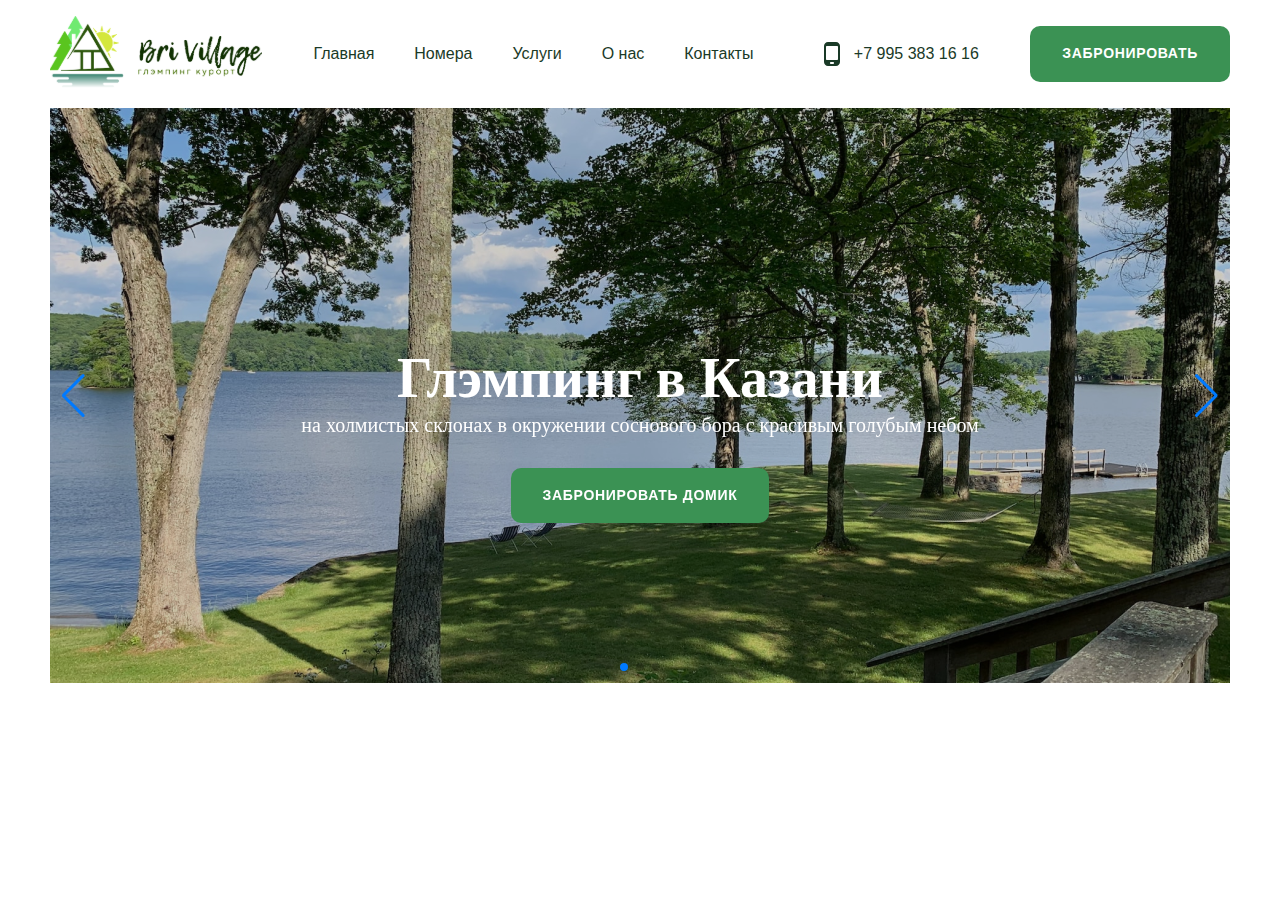
==== index.html @ 87c040ad "Initial commit" ====
<!DOCTYPE html>
<html lang="ru">
  <head>
    <meta charset="UTF-8" />
    <meta name="viewport" content="width=device-width, initial-scale=1.0" />
    <title>Bri Village глэмпинг курорт</title>
    <link
      rel="stylesheet"
      href="https://unpkg.com/swiper/swiper-bundle.min.css"
    />
    <link rel="stylesheet" href="src/css/style.css" />
  </head>
  <body>
    <header class="header center">
      <a href="index.html" class="logo">
        <img src="src/img/logo.svg" alt="лого" />
      </a>
      <nav class="header__nav">
        <ul class="header__menu menu">
          <li class="menu__item">
            <a class="menu__link" href="index.html">Главная </a>
          </li>
          <li class="menu__item">
            <a href="rooms.html" class="menu__link"> Номера </a>
          </li>
          <li class="menu__item">
            <a href="services.html" class="menu__link">Услуги </a>
          </li>
          <li class="menu__item">
            <a href="about.html" class="menu__link">О нас </a>
          </li>
          <li class="menu__item">
            <a href="contacts.html" class="menu__link">Контакты </a>
          </li>
        </ul>
      </nav>
      <p class="header__phone">
        <a class="header__phone-link" href="+79953831616">
          <svg
            width="24"
            height="24"
            viewBox="0 0 24 24"
            fill="none"
            xmlns="http://www.w3.org/2000/svg"
          >
            <path
              d="M20 4C20 1.8 18.2 0 16 0H8C5.8 0 4 1.8 4 4V20C4 22.2 5.8 24 8 24H16C18.2 24 20 22.2 20 20V4ZM13 22H11C10.4 22 10 21.6 10 21C10 20.4 10.4 20 11 20H13C13.6 20 14 20.4 14 21C14 21.6 13.6 22 13 22ZM18 17C18 17.6 17.6 18 17 18H7C6.4 18 6 17.6 6 17V5C6 4.4 6.4 4 7 4H17C17.6 4 18 4.4 18 5V17Z"
              fill="#1A3A27"
            />
          </svg>
          +7 995 383 16 16</a
        >
      </p>
      <button class="button">Забронировать</button>
    </header>
    <section class="slider-box center">
      <!-- Slider main container -->
      <div class="swiper-container">
        <!-- Additional required wrapper -->
        <div class="swiper-wrapper">
          <!-- Slides -->
          <div class="swiper-slide">
            <img src="src/img/main-pic-bg.png" alt="main-pic-bg" />
          </div>
          <div class="swiper-slide">
            <img src="src/img/main-pic-bg.png" alt="main-pic-bg" />
          </div>
          <div class="swiper-slide">
            <img src="src/img/main-pic-bg.png" alt="main-pic-bg" />
          </div>
        </div>
        <!-- If we need pagination -->
        <div class="swiper-pagination"></div>

        <!-- If we need navigation buttons -->
        <div class="swiper-button-prev"></div>
        <div class="swiper-button-next"></div>
      </div>
      <div class="slider-box__content">
        <h1 class="slider-box__header">Глэмпинг в Казани</h1>
        <h2 class="slider-box__subtitle">
          на холмистых склонах в окружении соснового бора с красивым голубым
          небом
        </h2>
        <button class="button slider-box__button">Забронировать домик</button>
      </div>
    </section>

    <script src="https://unpkg.com/swiper/swiper-bundle.min.js"></script>
    <script src="src/js/swiper.js"></script>
  </body>
</html>
---- src/css/style.css ----
* {
  padding: 0;
  margin: 0;
  box-sizing: border-box;
}

body {
  color: #1A3A27;
  font-family: "Lato", sans-serif;
}

a {
  text-decoration: none;
  color: #1A3A27;
  transition: color 0.3s ease-in-out;
}
a:hover {
  color: #4EA366;
}
a:focus {
  color: #4EA366;
}
a:active {
  color: #2A7941;
}
a:disabled {
  color: #C9DACE;
}

ul {
  list-style: none;
}

.center {
  max-width: 1180px;
  margin: 0 auto;
}

.logo {
  width: 212px;
}

.menu {
  display: flex;
  gap: 0.625rem;
}
.menu__link {
  padding: 0rem 0.9375rem;
}

.button {
  color: #fff;
  font-size: 0.875rem;
  font-style: normal;
  font-weight: 600;
  line-height: 170%;
  letter-spacing: 0.04375rem;
  text-transform: uppercase;
  padding: 1rem 2rem;
  background-color: #3B9254;
  border: none;
  border-radius: 0.625rem;
  cursor: pointer;
  transition: background-color 0.3s ease-in-out;
}
.button:hover {
  background-color: #4EA366;
}
.button:focus {
  background-color: #4EA366;
}
.button:active {
  background-color: #2A7941;
}
.button:disabled {
  background-color: #C9DACE;
}

.header {
  display: flex;
  justify-content: space-between;
  align-items: center;
  padding: 1rem 0;
}
.header__phone-link {
  display: flex;
  height: 3.5rem;
  padding: 0rem 0.9375rem;
  justify-content: center;
  align-items: center;
  gap: 0.625rem;
  flex-shrink: 0;
}

.slider-box {
  background-color: #3B9254;
  position: relative;
  overflow: hidden;
}
.slider-box__content {
  position: relative;
  top: 0;
  z-index: 2;
  padding: 15rem 15rem 10rem 15rem;
  display: flex;
  flex-direction: column;
  align-items: center;
  pointer-events: none;
}
.slider-box__header {
  color: #FFF;
  text-align: center;
  font-family: Unbounded;
  font-size: 3.5rem;
  font-style: normal;
  font-weight: 600;
  line-height: 110%;
}
.slider-box__subtitle {
  color: #FFF;
  text-align: center;
  font-family: Unbounded;
  font-size: 1.25rem;
  font-style: normal;
  font-weight: 500;
  line-height: 150%;
  margin-bottom: 1.75rem;
}
.slider-box__button {
  pointer-events: all;
}

.swiper-container {
  background-color: #4EA366;
  position: absolute;
  left: 0;
  top: 0;
  height: 100%;
  width: 100%;
}

.swiper-slide {
  height: 100%;
}

.swiper-img {
  display: block;
  width: 100%;
  height: 100%;
  -o-object-fit: cover;
     object-fit: cover;
}/*# sourceMappingURL=style.css.map */
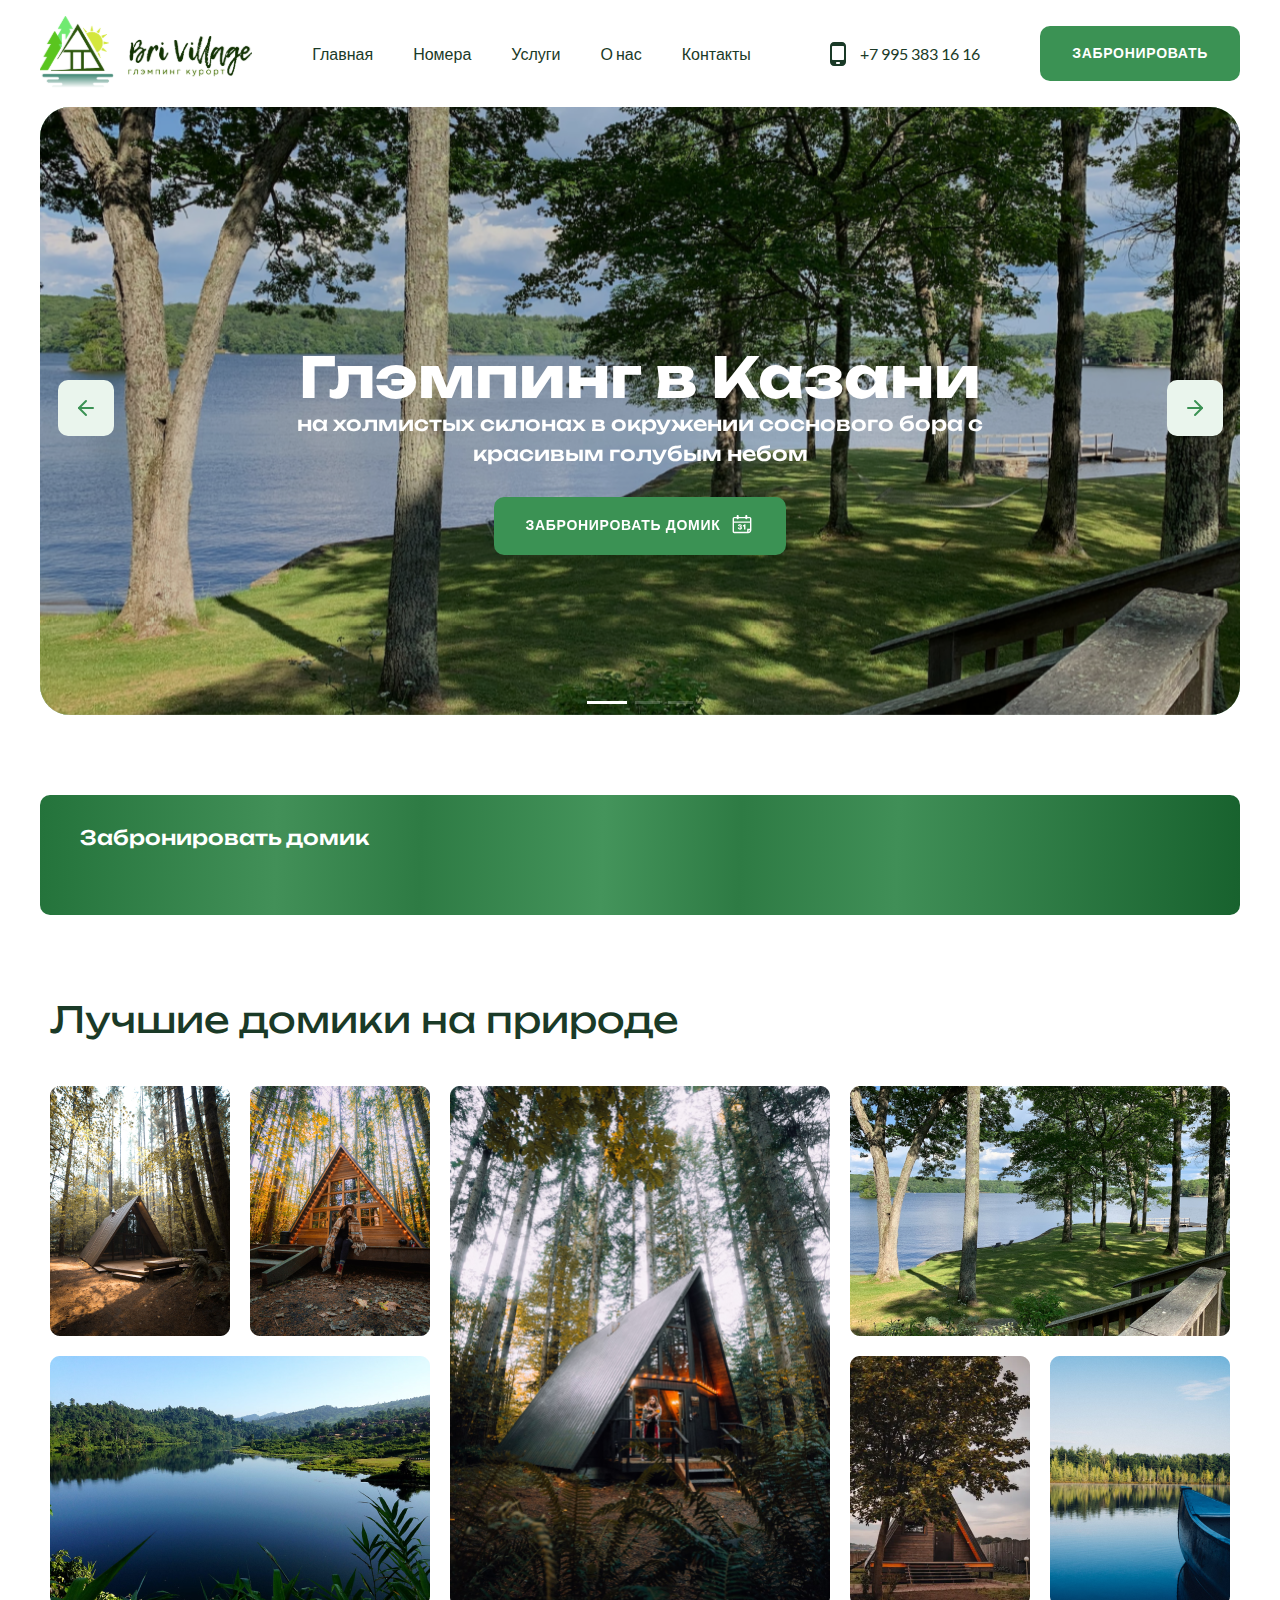
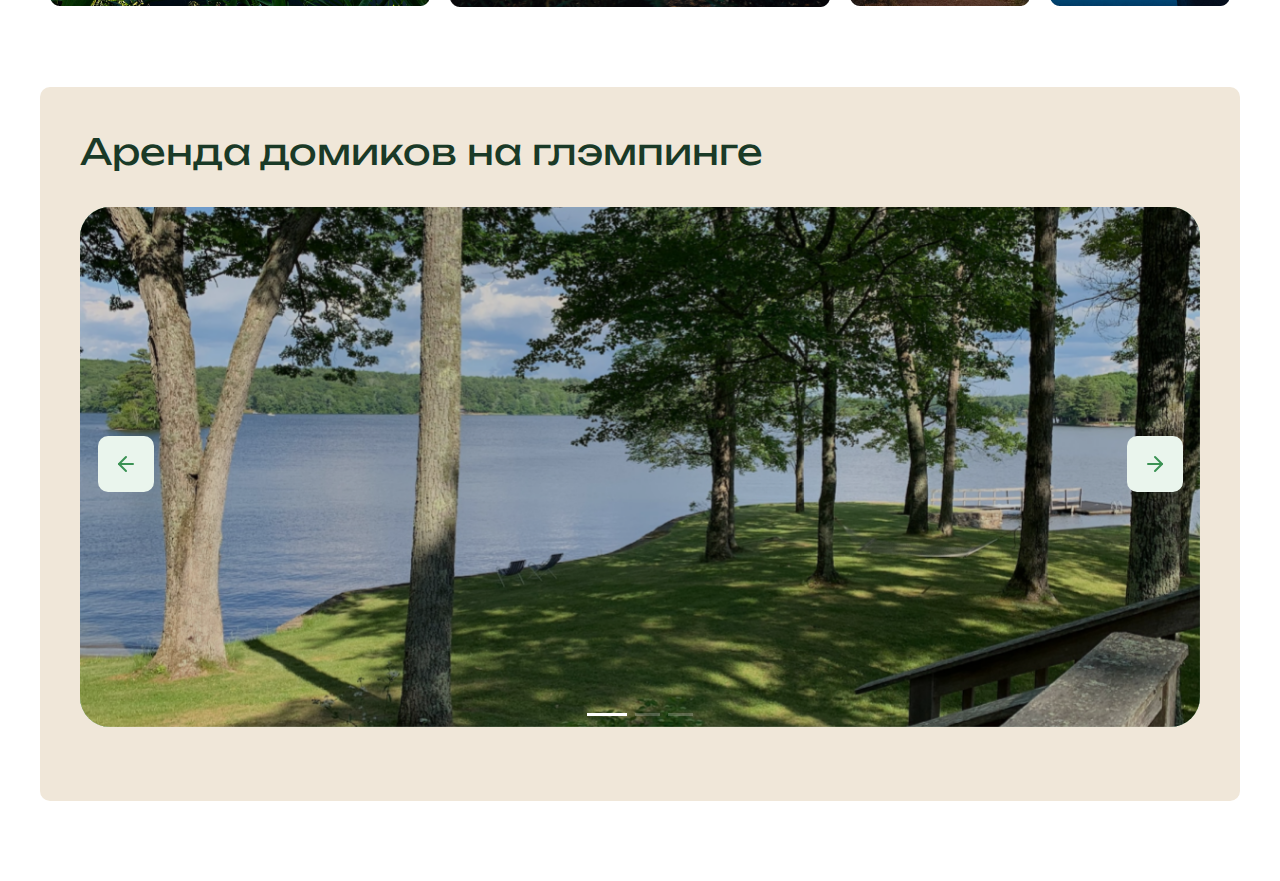
==== commit a179d352: "slider styles in separate sccs file and sections book, rent , pics added" ====
--- a/index.html
+++ b/index.html
@@ -8,10 +8,11 @@
       rel="stylesheet"
       href="https://unpkg.com/swiper/swiper-bundle.min.css"
     />
+    <link rel="stylesheet" href="src/fonts/stylesheet.css" />
     <link rel="stylesheet" href="src/css/style.css" />
   </head>
   <body>
-    <header class="header center">
+    <header class="header container">
       <a href="index.html" class="logo">
         <img src="src/img/logo.svg" alt="лого" />
       </a>
@@ -53,20 +54,20 @@
       </p>
       <button class="button">Забронировать</button>
     </header>
-    <section class="slider-box center">
-      <!-- Slider main container -->
+
+    <section class="slider-box container hero-slider">
       <div class="swiper-container">
         <!-- Additional required wrapper -->
         <div class="swiper-wrapper">
           <!-- Slides -->
           <div class="swiper-slide">
-            <img src="src/img/main-pic-bg.png" alt="main-pic-bg" />
+            <img src="src/img/main-pic-bg.png" alt="1" class="swiper-img" />
           </div>
           <div class="swiper-slide">
-            <img src="src/img/main-pic-bg.png" alt="main-pic-bg" />
+            <img src="src/img/showHouses4.png" alt="1" class="swiper-img" />
           </div>
           <div class="swiper-slide">
-            <img src="src/img/main-pic-bg.png" alt="main-pic-bg" />
+            <img src="src/img/showHouses5.png" alt="1" class="swiper-img" />
           </div>
         </div>
         <!-- If we need pagination -->
@@ -86,6 +87,73 @@
       </div>
     </section>
 
+    <section class="book container">
+      <h2 class="book__heading">Забронировать домик</h2>
+    </section>
+
+    <section class="show-houses container">
+      <h2 class="show-houses__heading">Лучшие домики на природе</h2>
+      <div class="show-houses__pics">
+        <img
+          class="show-houses__pic"
+          src="src/img/showHouses1.png"
+          alt="домик"
+        />
+        <img
+          class="show-houses__pic"
+          src="src/img/showHouses2.png"
+          alt="домик"
+        />
+        <img
+          class="show-houses__pic"
+          src="src/img/showHouses3.png"
+          alt="домик"
+        />
+        <img
+          class="show-houses__pic"
+          src="src/img/showHouses4.png"
+          alt="домик"
+        />
+        <img
+          class="show-houses__pic"
+          src="src/img/showHouses5.png"
+          alt="домик"
+        />
+        <img
+          class="show-houses__pic"
+          src="src/img/showHouses6.png"
+          alt="домик"
+        />
+        <img src="src/img/showHouses7.png" alt="домик" />
+      </div>
+    </section>
+    <section class="rent container">
+      <h2 class="rent__heading">Аренда домиков на глэмпинге</h2>
+      <div class="slider-box slider-box_rent">
+        <div class="swiper-container">
+          <!-- Additional required wrapper -->
+          <div class="swiper-wrapper">
+            <!-- Slides -->
+            <div class="swiper-slide">
+              <img src="src/img/main-pic-bg.png" alt="1" class="swiper-img" />
+            </div>
+            <div class="swiper-slide">
+              <img src="src/img/showHouses4.png" alt="1" class="swiper-img" />
+            </div>
+            <div class="swiper-slide">
+              <img src="src/img/showHouses5.png" alt="1" class="swiper-img" />
+            </div>
+          </div>
+          <!-- If we need pagination -->
+          <div class="swiper-pagination"></div>
+
+          <!-- If we need navigation buttons -->
+          <div class="swiper-button-prev"></div>
+          <div class="swiper-button-next"></div>
+        </div>
+      </div>
+    </section>
+
     <script src="https://unpkg.com/swiper/swiper-bundle.min.js"></script>
     <script src="src/js/swiper.js"></script>
   </body>
--- a/src/fonts/stylesheet.css
+++ b/src/fonts/stylesheet.css
@@ -0,0 +1,45 @@
+@font-face {
+    font-family: 'Unbounded';
+    src: url('Unbounded-Regular.woff2') format('woff2'),
+        url('Unbounded-Regular.woff') format('woff');
+    font-weight: normal;
+    font-style: normal;
+    font-display: swap;
+}
+
+@font-face {
+    font-family: 'Unbounded';
+    src: url('Unbounded-Medium.woff2') format('woff2'),
+        url('Unbounded-Medium.woff') format('woff');
+    font-weight: 500;
+    font-style: normal;
+    font-display: swap;
+}
+
+@font-face {
+    font-family: 'Unbounded';
+    src: url('Unbounded-Bold.woff2') format('woff2'),
+        url('Unbounded-Bold.woff') format('woff');
+    font-weight: bold;
+    font-style: normal;
+    font-display: swap;
+}
+
+@font-face {
+    font-family: 'Lato';
+    src: url('Lato-Bold.woff2') format('woff2'),
+        url('Lato-Bold.woff') format('woff');
+    font-weight: bold;
+    font-style: normal;
+    font-display: swap;
+}
+
+@font-face {
+    font-family: 'Lato';
+    src: url('Lato-Regular.woff2') format('woff2'),
+        url('Lato-Regular.woff') format('woff');
+    font-weight: normal;
+    font-style: normal;
+    font-display: swap;
+}
+
--- a/src/css/style.css
+++ b/src/css/style.css
@@ -1,3 +1,116 @@
+* {
+  margin: 0;
+  padding: 0;
+  box-sizing: border-box;
+}
+
+img {
+  max-width: 100%;
+}
+
+.container {
+  max-width: 1200px;
+  margin: 0 auto;
+  padding: 100px 15px;
+}
+
+.slider-box {
+  background-color: #3B9254;
+  overflow: hidden;
+  position: relative;
+  border-radius: 30px;
+}
+.slider-box__content {
+  position: relative;
+  top: 0;
+  z-index: 2;
+  color: white;
+  display: flex;
+  flex-direction: column;
+  align-items: center;
+  padding: 15rem 15rem 10rem 15rem;
+  pointer-events: none;
+}
+.slider-box__header {
+  color: #fff;
+  text-align: center;
+  font-family: "Unbounded";
+  font-size: 3.5rem;
+  font-style: normal;
+  font-weight: 600;
+  line-height: 110%;
+}
+.slider-box__subtitle {
+  color: #fff;
+  text-align: center;
+  font-family: "Unbounded";
+  font-size: 1.25rem;
+  font-style: normal;
+  font-weight: 500;
+  line-height: 150%;
+  margin-bottom: 1.75rem;
+}
+.slider-box__button {
+  display: flex;
+  align-items: center;
+  gap: 0.625rem;
+  pointer-events: all;
+}
+.slider-box__button::after {
+  content: url(/src/img/calendar_icon.svg);
+  font-size: 28px;
+}
+.slider-box_rent {
+  height: 520px;
+  margin-bottom: 34px;
+}
+
+.swiper-container {
+  background-color: #C9DACE;
+  position: absolute;
+  top: 0;
+  left: 0;
+  width: 100%;
+  height: 100%;
+}
+
+.swiper-slide {
+  height: 100%;
+}
+
+.swiper-img {
+  display: block;
+  width: 100%;
+  height: 100%;
+  -o-object-fit: cover;
+     object-fit: cover;
+}
+
+.swiper-pagination-bullet {
+  width: 1.5625rem;
+  height: 0.1875rem;
+  border-radius: 0;
+  background-color: #fff;
+}
+
+.swiper-pagination-bullet-active {
+  width: 2.5rem;
+}
+
+.swiper-button-next {
+  right: 2rem;
+}
+.swiper-button-next:after {
+  content: url(/src/img/silderBtnRight.svg);
+}
+
+.swiper-button-prev {
+  left: 2rem;
+}
+.swiper-button-prev:after {
+  content: url(/src/img/silderBtnLeft.svg);
+}
+
 * {
   padding: 0;
   margin: 0;
@@ -31,9 +144,14 @@
   list-style: none;
 }
 
-.center {
-  max-width: 1180px;
+img {
+  width: 100%;
+}
+
+.container {
+  max-width: 1200px;
   margin: 0 auto;
+  padding: 0 10px;
 }
 
 .logo {
@@ -75,6 +193,13 @@
 .button:disabled {
   background-color: #C9DACE;
 }
+.button_dark {
+  background-color: #232120;
+}
+
+svg path {
+  transition: fill 0.3s ease-in-out;
+}
 
 .header {
   display: flex;
@@ -91,62 +216,71 @@
   gap: 0.625rem;
   flex-shrink: 0;
 }
-
-.slider-box {
-  background-color: #3B9254;
-  position: relative;
-  overflow: hidden;
-}
-.slider-box__content {
-  position: relative;
-  top: 0;
-  z-index: 2;
-  padding: 15rem 15rem 10rem 15rem;
-  display: flex;
-  flex-direction: column;
-  align-items: center;
-  pointer-events: none;
-}
-.slider-box__header {
-  color: #FFF;
-  text-align: center;
-  font-family: Unbounded;
-  font-size: 3.5rem;
-  font-style: normal;
-  font-weight: 600;
-  line-height: 110%;
-}
-.slider-box__subtitle {
-  color: #FFF;
-  text-align: center;
+.header__phone-link:hover svg path {
+  fill: #4EA366;
+}
+.header__phone-link:active svg path {
+  fill: #2A7941;
+}
+
+.hero-slider {
+  margin-bottom: 80px;
+}
+
+.book {
+  border-radius: 0.625rem;
+  background: linear-gradient(92deg, #24733B 0%, #429058 19.79%, #2E7B44 31.77%, #44945B 46.88%, #2E7B44 58.33%, #408F57 71.35%, #18622E 100%);
+  padding: 1.75rem 2.5rem 2.5rem;
+  margin-bottom: 80px;
+}
+.book__heading {
+  color: #fff;
   font-family: Unbounded;
   font-size: 1.25rem;
   font-style: normal;
   font-weight: 500;
   line-height: 150%;
-  margin-bottom: 1.75rem;
-}
-.slider-box__button {
-  pointer-events: all;
-}
-
-.swiper-container {
-  background-color: #4EA366;
-  position: absolute;
-  left: 0;
-  top: 0;
-  height: 100%;
-  width: 100%;
-}
-
-.swiper-slide {
-  height: 100%;
-}
-
-.swiper-img {
-  display: block;
-  width: 100%;
-  height: 100%;
-  -o-object-fit: cover;
-     object-fit: cover;
+  margin-bottom: 1.37rem;
+}
+
+.show-houses {
+  margin-bottom: 80px;
+}
+.show-houses__heading {
+  color: #1A3A27;
+  font-family: Unbounded;
+  font-size: 36px;
+  font-style: normal;
+  font-weight: 400;
+  line-height: 140%;
+  margin-bottom: 40px;
+}
+.show-houses__pics {
+  display: grid;
+  grid-template-columns: repeat(6, 1fr);
+  grid-template-rows: auto;
+  gap: 20px;
+}
+.show-houses__pic:nth-child(3) {
+  grid-column: span 2;
+  grid-row: span 2;
+}
+.show-houses__pic:nth-child(4), .show-houses__pic:nth-child(5) {
+  grid-column: span 2;
+}
+
+.rent {
+  border-radius: 10px;
+  background: #F0E7D9;
+  padding: 40px;
+  margin-bottom: 80px;
+}
+.rent__heading {
+  color: #1A3A27;
+  font-family: Unbounded;
+  font-size: 36px;
+  font-style: normal;
+  font-weight: 400;
+  line-height: 140%;
+  margin-bottom: 30px;
 }/*# sourceMappingURL=style.css.map */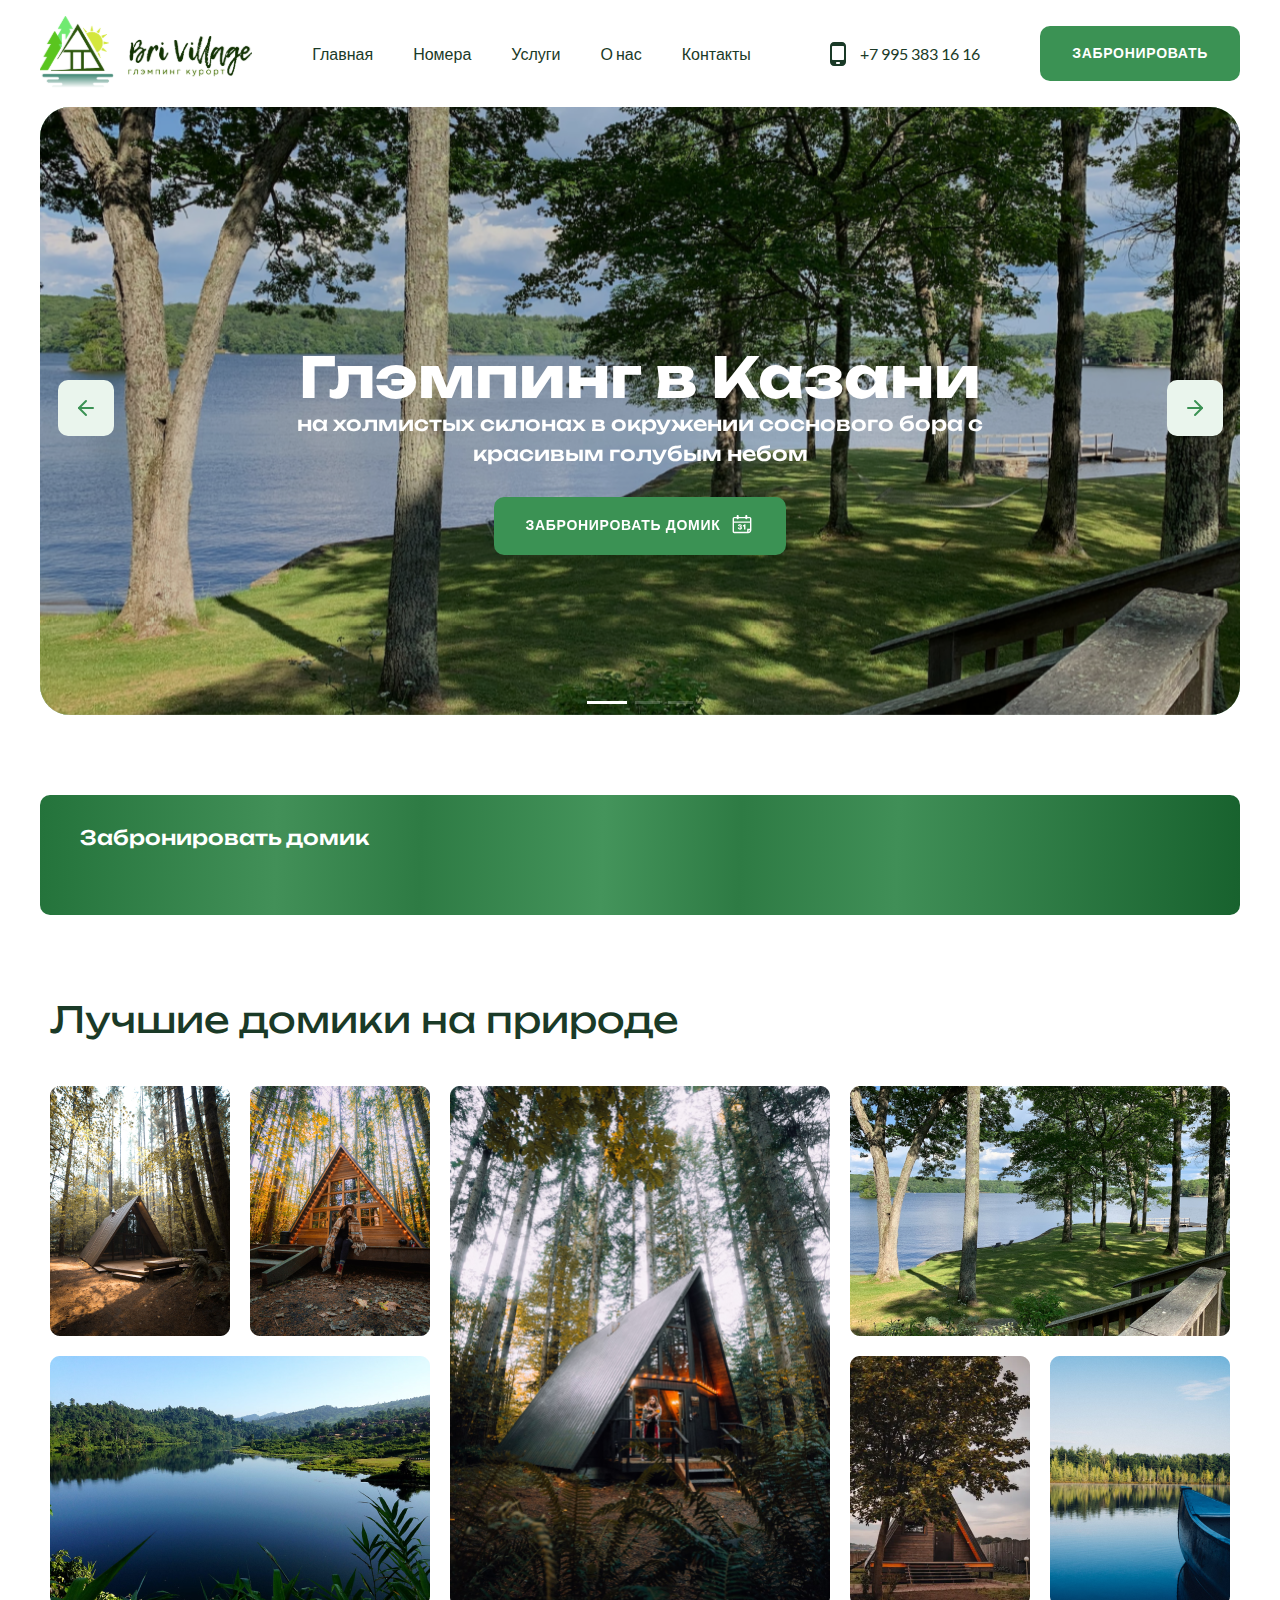
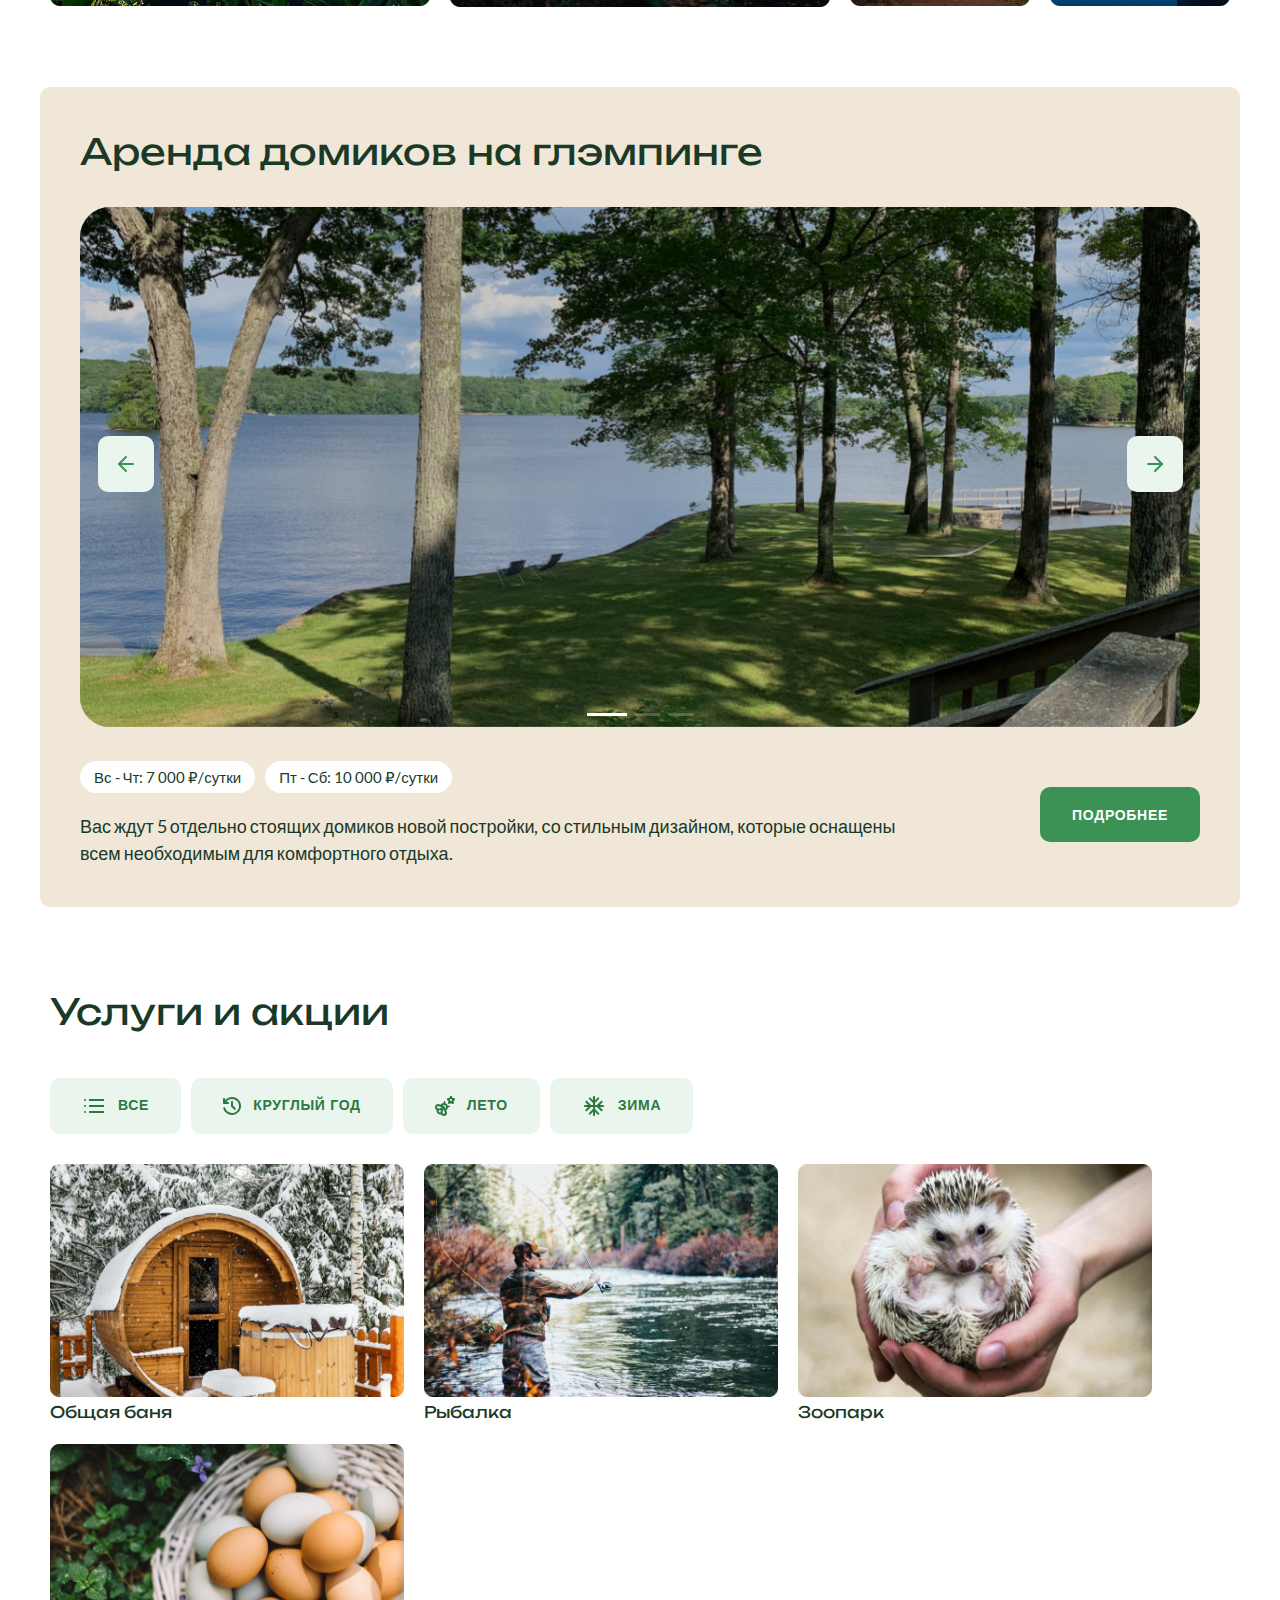
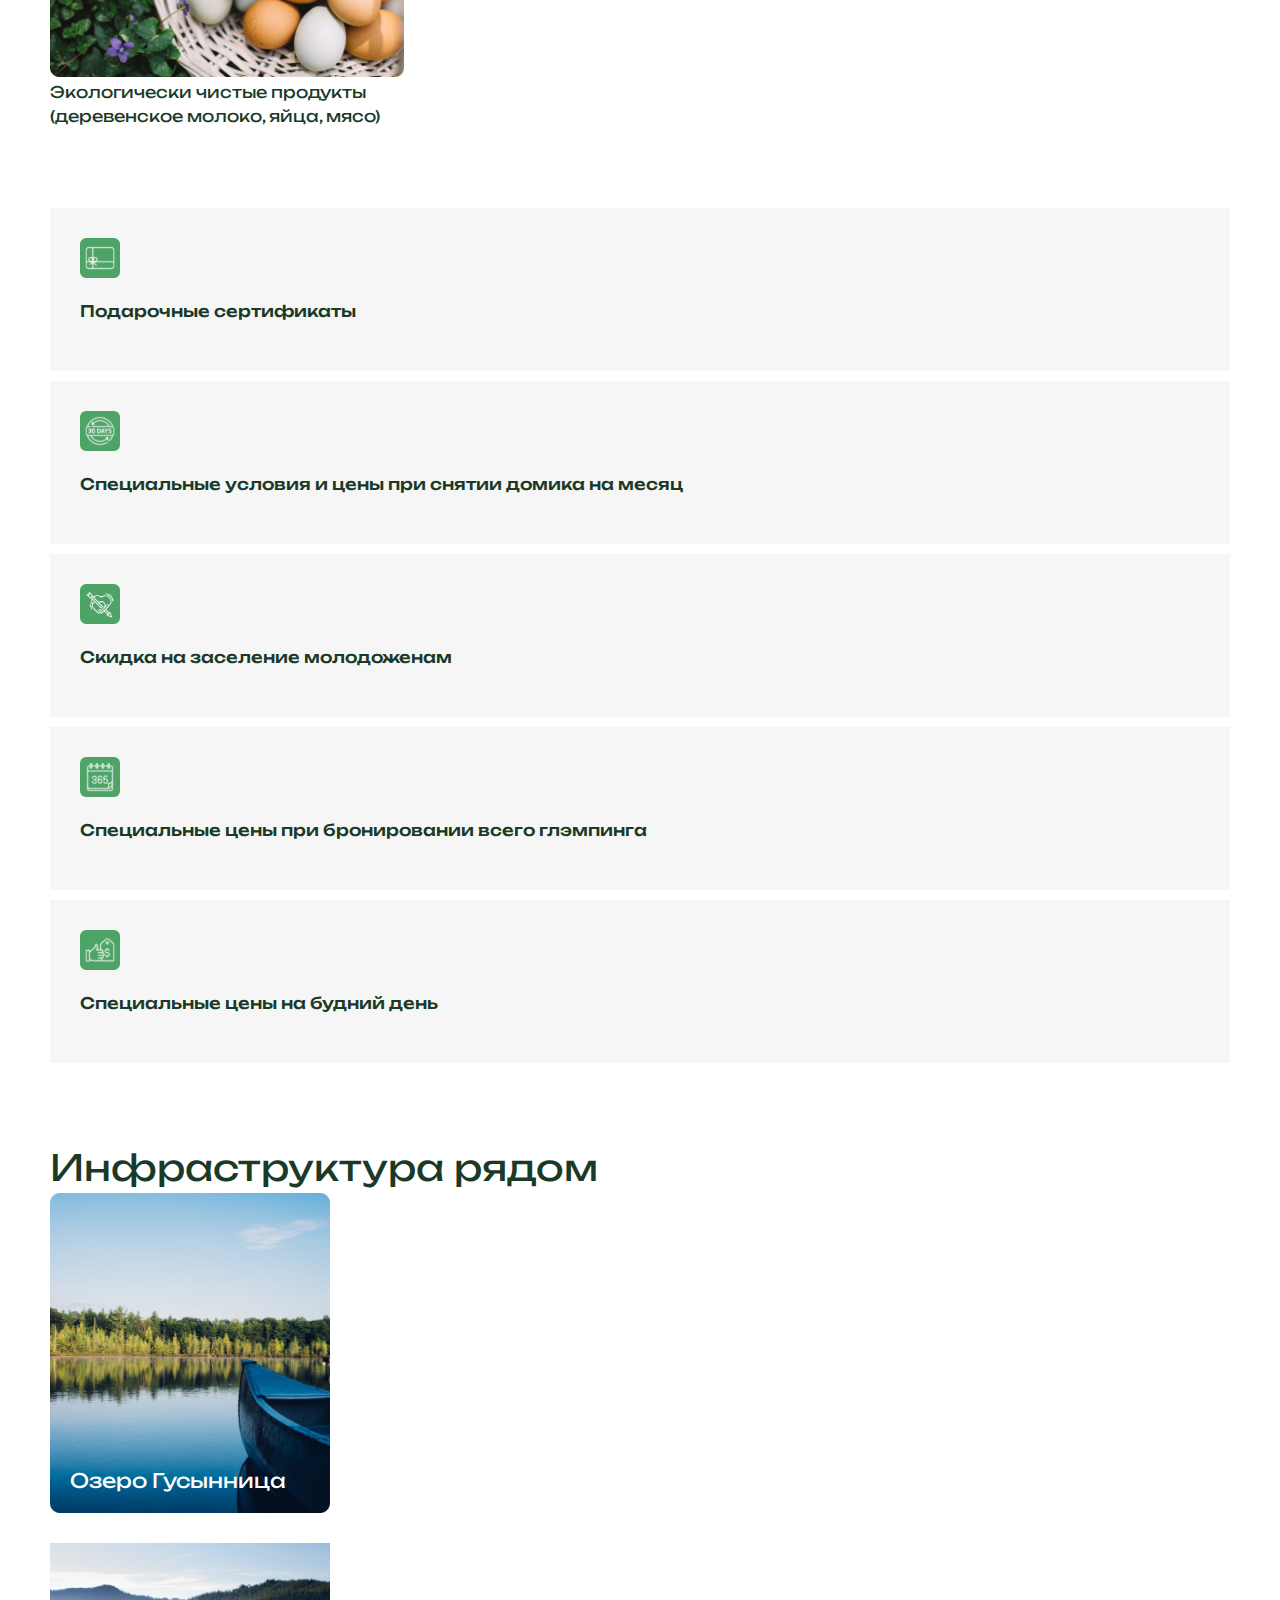
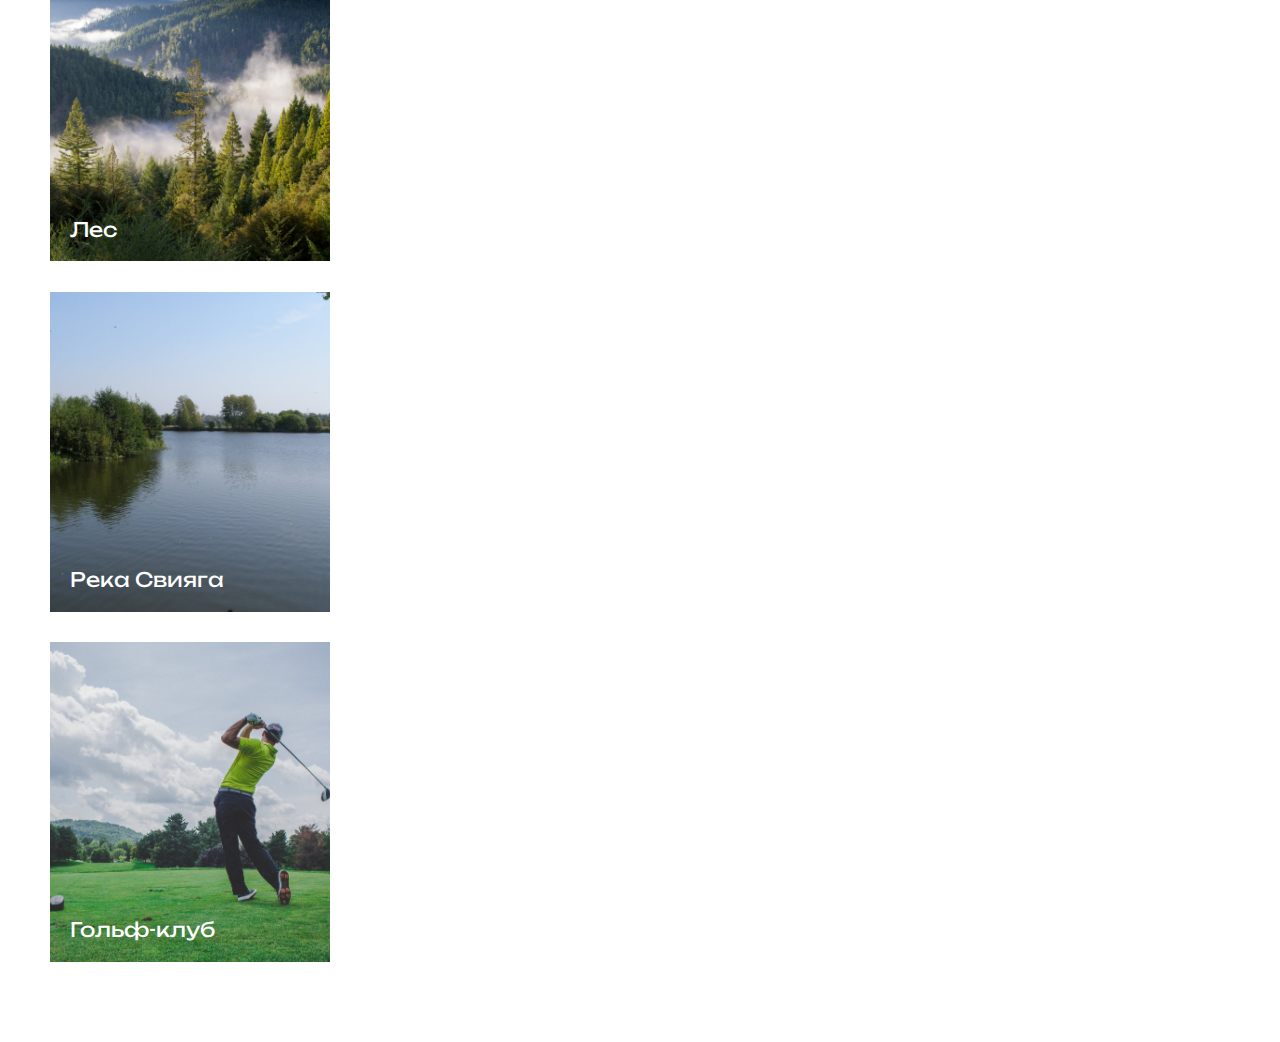
==== commit 35af5a27: "infrastructure section added, no slider yet" ====
--- a/index.html
+++ b/index.html
@@ -152,6 +152,296 @@
           <div class="swiper-button-next"></div>
         </div>
       </div>
+      <div class="rent__info">
+        <div class="rent__content">
+          <div class="rent__price">
+            <p class="rent__price-info">Вс - Чт: 7 000 ₽/сутки</p>
+            <p class="rent__price-info">Пт - Сб: 10 000 ₽/сутки</p>
+          </div>
+          <p class="rent__desc">
+            Вас ждут 5 отдельно стоящих домиков новой постройки, со стильным
+            дизайном, которые оснащены всем необходимым для комфортного отдыха.
+          </p>
+        </div>
+        <a href="rooms.html" class="button rent__btn">Подробнее</a>
+      </div>
+    </section>
+    <section class="servicesOffers container">
+      <h2 class="servicesOffers__heading">Услуги и акции</h2>
+      <div class="services__btns">
+        <button class="button services__btn">
+          <svg
+            width="24.000000"
+            height="24.000000"
+            viewBox="0 0 24 24"
+            fill="none"
+            xmlns="http://www.w3.org/2000/svg"
+            xmlns:xlink="http://www.w3.org/1999/xlink"
+          >
+            <desc>Created with Pixso.</desc>
+            <defs>
+              <clipPath id="clip3_922">
+                <rect
+                  id="list"
+                  width="24.000000"
+                  height="24.000000"
+                  fill="white"
+                  fill-opacity="0"
+                />
+              </clipPath>
+            </defs>
+            <rect
+              id="list"
+              width="24.000000"
+              height="24.000000"
+              fill="#FFFFFF"
+              fill-opacity="0"
+            />
+            <g clip-path="url(#clip3_922)">
+              <path
+                id="Vector"
+                d="M8.02002 6.98L8 7C7.44 7 7 6.56 7 6C7 5.44 7.44 5 8 5L8.02002 5.02L8.02002 6.98ZM20.98 5.02L21 5C21.56 5 22 5.44 22 6C22 6.56 21.56 7 21 7L20.98 6.98L20.98 5.02Z"
+                fill="#2A7941"
+                fill-opacity="1.000000"
+                fill-rule="nonzero"
+              />
+              <path
+                id="Vector"
+                d="M8 6L21 6"
+                stroke="#2A7941"
+                stroke-opacity="1.000000"
+                stroke-width="2.000000"
+                stroke-linejoin="round"
+                stroke-linecap="round"
+              />
+              <path
+                id="Vector"
+                d="M8.02002 12.98L8 13C7.44 13 7 12.56 7 12C7 11.44 7.44 11 8 11L8.02002 11.02L8.02002 12.98ZM20.98 11.02L21 11C21.56 11 22 11.44 22 12C22 12.56 21.56 13 21 13L20.98 12.98L20.98 11.02Z"
+                fill="#2A7941"
+                fill-opacity="1.000000"
+                fill-rule="nonzero"
+              />
+              <path
+                id="Vector"
+                d="M8 12L21 12"
+                stroke="#2A7941"
+                stroke-opacity="1.000000"
+                stroke-width="2.000000"
+                stroke-linejoin="round"
+                stroke-linecap="round"
+              />
+              <path
+                id="Vector"
+                d="M8.02002 18.98L8 19C7.44 19 7 18.56 7 18C7 17.44 7.44 17 8 17L8.02002 17.02L8.02002 18.98ZM20.98 17.02L21 17C21.56 17 22 17.44 22 18C22 18.56 21.56 19 21 19L20.98 18.98L20.98 17.02Z"
+                fill="#2A7941"
+                fill-opacity="1.000000"
+                fill-rule="nonzero"
+              />
+              <path
+                id="Vector"
+                d="M8 18L21 18"
+                stroke="#2A7941"
+                stroke-opacity="1.000000"
+                stroke-width="2.000000"
+                stroke-linejoin="round"
+                stroke-linecap="round"
+              />
+              <path
+                id="Vector"
+                d="M3 6L3.01001 6"
+                stroke="#2A7941"
+                stroke-opacity="1.000000"
+                stroke-width="2.000000"
+                stroke-linejoin="round"
+                stroke-linecap="round"
+              />
+              <path
+                id="Vector"
+                d="M3 12L3.01001 12"
+                stroke="#2A7941"
+                stroke-opacity="1.000000"
+                stroke-width="2.000000"
+                stroke-linejoin="round"
+                stroke-linecap="round"
+              />
+              <path
+                id="Vector"
+                d="M3 18L3.01001 18"
+                stroke="#2A7941"
+                stroke-opacity="1.000000"
+                stroke-width="2.000000"
+                stroke-linejoin="round"
+                stroke-linecap="round"
+              />
+            </g>
+          </svg>
+          Все</button
+        ><button class="button services__btn">
+          <svg
+            width="18.000000"
+            height="18.000000"
+            viewBox="0 0 18 18"
+            fill="none"
+            xmlns="http://www.w3.org/2000/svg"
+            xmlns:xlink="http://www.w3.org/1999/xlink"
+          >
+            <desc>Created with Pixso.</desc>
+            <defs />
+            <path
+              id="Vector"
+              d="M9 18C6.90002 18 5.04169 17.3625 3.42499 16.0875C1.80835 14.8125 0.758362 13.1833 0.275024 11.2C0.208313 10.95 0.258362 10.7208 0.424988 10.5125C0.591675 10.3042 0.81665 10.1833 1.09998 10.15C1.36664 10.1167 1.60834 10.1667 1.82501 10.3C2.04169 10.4333 2.19165 10.6333 2.27502 10.9C2.67499 12.4 3.5 13.625 4.75 14.575C6 15.525 7.41669 16 9 16C10.95 16 12.6042 15.3208 13.9625 13.9625C15.3209 12.6042 16 10.95 16 9C16 7.05 15.3209 5.39583 13.9625 4.0375C12.6042 2.67917 10.95 2 9 2C7.84998 2 6.77502 2.26667 5.77502 2.8C4.77502 3.33333 3.93335 4.06667 3.25 5L5 5C5.28333 5 5.52081 5.09583 5.71252 5.2875C5.90417 5.47917 6 5.71667 6 6C6 6.28333 5.90417 6.52083 5.71252 6.7125C5.52081 6.90417 5.28333 7 5 7L1 7C0.716675 7 0.479187 6.90417 0.287476 6.7125C0.0958252 6.52083 0 6.28333 0 6L0 2C0 1.71667 0.0958252 1.47917 0.287476 1.2875C0.479187 1.09583 0.716675 1 1 1C1.28333 1 1.52081 1.09583 1.71252 1.2875C1.90417 1.47917 2 1.71667 2 2L2 3.35C2.84998 2.28333 3.88751 1.45833 5.11249 0.875C6.33752 0.291668 7.63336 0 9 0C10.25 0 11.4208 0.237499 12.5125 0.712502C13.6042 1.1875 14.5541 1.82917 15.3625 2.6375C16.1708 3.44583 16.8125 4.39583 17.2875 5.4875C17.7625 6.57917 18 7.75 18 9C18 10.25 17.7625 11.4208 17.2875 12.5125C16.8125 13.6042 16.1708 14.5542 15.3625 15.3625C14.5541 16.1708 13.6042 16.8125 12.5125 17.2875C11.4208 17.7625 10.25 18 9 18ZM10 8.6L12.5 11.1C12.6833 11.2833 12.775 11.5167 12.775 11.8C12.775 12.0833 12.6833 12.3167 12.5 12.5C12.3167 12.6833 12.0833 12.775 11.8 12.775C11.5167 12.775 11.2833 12.6833 11.1 12.5L8.29999 9.7C8.20001 9.6 8.125 9.4875 8.07501 9.3625C8.02502 9.2375 8 9.10833 8 8.975L8 5C8 4.71667 8.09583 4.47917 8.28748 4.2875C8.47919 4.09583 8.71667 4 9 4C9.28333 4 9.52081 4.09583 9.71252 4.2875C9.90417 4.47917 10 4.71667 10 5L10 8.6Z"
+              fill="#2A7941"
+              fill-opacity="1.000000"
+              fill-rule="nonzero"
+            />
+          </svg>
+
+          Круглый год</button
+        ><button class="button services__btn">
+          <svg
+            width="20.037476"
+            height="20.000000"
+            viewBox="0 0 20.0375 20"
+            fill="none"
+            xmlns="http://www.w3.org/2000/svg"
+            xmlns:xlink="http://www.w3.org/1999/xlink"
+          >
+            <desc>Created with Pixso.</desc>
+            <defs />
+            <path
+              id="Vector"
+              d="M16 7L15.2 7.7C14.9667 7.91666 14.6917 8.025 14.375 8.025C14.0583 8.025 13.7833 7.93333 13.55 7.75C13.3167 7.56667 13.1583 7.33333 13.075 7.05C12.9917 6.76667 13 6.46667 13.1 6.15L13.5 4.9L12.65 4.4C12.3833 4.25 12.1958 4.03333 12.0875 3.75C11.9791 3.46667 11.9667 3.18333 12.05 2.9C12.1333 2.61666 12.3 2.39583 12.55 2.2375C12.8 2.07917 13.0834 2 13.4 2L14.4 2L14.7 1.05C14.8 0.733334 14.9708 0.479168 15.2125 0.287498C15.4542 0.0958328 15.7167 0 16 0C16.2833 0 16.5458 0.0958328 16.7875 0.287498C17.0292 0.479168 17.2 0.733334 17.3 1.05L17.6 2L18.6 2C18.9166 2 19.1958 2.07917 19.4375 2.2375C19.6792 2.39583 19.85 2.61666 19.95 2.9C20.0667 3.2 20.0667 3.49167 19.95 3.775C19.8334 4.05833 19.65 4.26667 19.4 4.4L18.5 4.9L18.9 6.15C19 6.46667 19.0083 6.77084 18.925 7.0625C18.8417 7.35417 18.6833 7.58334 18.45 7.75C18.2 7.93333 17.9208 8.025 17.6125 8.025C17.3042 8.025 17.0333 7.91666 16.8 7.7L16 7ZM16 5C16.2833 5 16.5209 4.90417 16.7125 4.7125C16.9042 4.52083 17 4.28333 17 4C17 3.71667 16.9042 3.47917 16.7125 3.2875C16.5209 3.09583 16.2833 3 16 3C15.7167 3 15.4791 3.09583 15.2875 3.2875C15.0958 3.47917 15 3.71667 15 4C15 4.28333 15.0958 4.52083 15.2875 4.7125C15.4791 4.90417 15.7167 5 16 5ZM11.8 15.9C12.1833 16.9 12.0583 17.8333 11.425 18.7C10.7916 19.5667 9.90002 20 8.75 20C8.19995 20 7.6792 19.8583 7.1875 19.575C6.6958 19.2917 6.33337 18.9167 6.09998 18.45C4.71667 18.65 3.5708 18.2958 2.66248 17.3875C1.75415 16.4792 1.3833 15.3167 1.55005 13.9C1.05005 13.6167 0.666626 13.2292 0.400024 12.7375C0.133301 12.2458 0 11.6833 0 11.05C0 10.0333 0.462524 9.2125 1.38745 8.5875C2.3125 7.9625 3.21667 7.83333 4.09998 8.2L5.65002 8.85C5.98328 8.33334 6.42505 7.9125 6.97498 7.5875C7.52502 7.2625 8.1167 7.08334 8.75 7.05L8.75 5.75C8.75 5.53333 8.8208 5.35417 8.96252 5.2125C9.10413 5.07083 9.28333 5 9.5 5C9.71667 5 9.89587 5.07083 10.0375 5.2125C10.1792 5.35417 10.25 5.53333 10.25 5.75L10.25 7.25C10.8667 7.43333 11.375 7.72083 11.775 8.1125C12.175 8.50417 12.5167 9.05 12.8 9.75L14.25 9.75C14.4667 9.75 14.6459 9.82084 14.7875 9.9625C14.9292 10.1042 15 10.2833 15 10.5C15 10.7167 14.9292 10.8958 14.7875 11.0375C14.6459 11.1792 14.4667 11.25 14.25 11.25L12.95 11.25C12.9166 11.8833 12.7458 12.475 12.4375 13.025C12.1292 13.575 11.7167 14.0167 11.2 14.35L11.8 15.9ZM5.59998 16.5C5.59998 16.05 5.63745 15.6125 5.71252 15.1875C5.78748 14.7625 5.90002 14.35 6.05005 13.95C5.66663 14.1333 5.25415 14.2625 4.8125 14.3375C4.37085 14.4125 3.93335 14.4333 3.5 14.4C3.5 15.05 3.6875 15.5625 4.0625 15.9375C4.4375 16.3125 4.94995 16.5 5.59998 16.5ZM3.75 12.4C4.28333 12.4 4.75415 12.3333 5.16248 12.2C5.5708 12.0667 6.09998 11.8 6.75 11.4L3.75 10.15C3.26672 9.95 2.85413 9.95417 2.51245 10.1625C2.17078 10.3708 2 10.7 2 11.15C2 11.5833 2.14172 11.9 2.42505 12.1C2.70837 12.3 3.15002 12.4 3.75 12.4ZM8.75 18C9.16663 18 9.50415 17.8542 9.76245 17.5625C10.0209 17.2708 10.0834 16.9667 9.94995 16.65L8.59998 13.25C8.28333 13.7833 8.03748 14.3167 7.86255 14.85C7.6875 15.3833 7.59998 15.8667 7.59998 16.3C7.59998 16.85 7.6958 17.2708 7.88745 17.5625C8.07922 17.8542 8.3667 18 8.75 18ZM10.4 12.45C10.5667 12.2833 10.7 12.0625 10.8 11.7875C10.9 11.5125 10.95 11.225 10.95 10.925C10.95 10.3917 10.775 9.94167 10.425 9.575C10.075 9.20834 9.64172 9.025 9.125 9.025C8.82495 9.025 8.54163 9.075 8.27502 9.175C8.0083 9.275 7.78333 9.41667 7.59998 9.6L9.55005 10.5L10.4 12.45Z"
+              fill="#2A7941"
+              fill-opacity="1.000000"
+              fill-rule="nonzero"
+            />
+          </svg>
+          Лето</button
+        ><button class="button services__btn">
+          <svg
+            width="24.000000"
+            height="24.000000"
+            viewBox="0 0 24 24"
+            fill="none"
+            xmlns="http://www.w3.org/2000/svg"
+            xmlns:xlink="http://www.w3.org/1999/xlink"
+          >
+            <desc>Created with Pixso.</desc>
+            <defs>
+              <clipPath id="clip3_933">
+                <rect
+                  id="ac_unit_FILL0_wght400_GRAD0_opsz24 1"
+                  width="24.000000"
+                  height="24.000000"
+                  fill="white"
+                  fill-opacity="0"
+                />
+              </clipPath>
+            </defs>
+            <rect
+              id="ac_unit_FILL0_wght400_GRAD0_opsz24 1"
+              width="24.000000"
+              height="24.000000"
+              fill="#FFFFFF"
+              fill-opacity="0"
+            />
+            <g clip-path="url(#clip3_933)">
+              <path
+                id="Vector"
+                d="M11 17.85L8.42505 20.375C8.2417 20.5583 8.01245 20.65 7.73755 20.65C7.46252 20.65 7.23328 20.55 7.05005 20.35C6.84998 20.1667 6.75 19.9375 6.75 19.6625C6.75 19.3875 6.84998 19.15 7.05005 18.95L11 15L11 13L9 13L5.02502 16.975C4.84167 17.1583 4.61255 17.25 4.33752 17.25C4.0625 17.25 3.82495 17.15 3.625 16.95C3.44165 16.7667 3.34998 16.5375 3.34998 16.2625C3.34998 15.9875 3.44165 15.7583 3.625 15.575L6.15002 13L2.97498 13C2.69165 13 2.45837 12.9042 2.27502 12.7125C2.09167 12.5208 2 12.2833 2 12C2 11.7167 2.09583 11.4792 2.28748 11.2875C2.47913 11.0958 2.71667 11 3 11L6.15002 11L3.625 8.45C3.44165 8.26667 3.34998 8.0375 3.34998 7.7625C3.34998 7.4875 3.44995 7.25 3.65002 7.05C3.83337 6.86667 4.0625 6.775 4.33752 6.775C4.61255 6.775 4.84998 6.86667 5.05005 7.05L9 11L11 11L11 9L7.02502 5.05C6.84167 4.86666 6.75 4.6375 6.75 4.3625C6.75 4.0875 6.84998 3.85 7.05005 3.65C7.23328 3.46667 7.46252 3.375 7.73755 3.375C8.01245 3.375 8.2417 3.46667 8.42505 3.65L11 6.15L11 3C11 2.71667 11.0958 2.47917 11.2875 2.2875C11.4791 2.09583 11.7167 2 12 2C12.2833 2 12.5209 2.09583 12.7125 2.2875C12.9042 2.47917 13 2.71667 13 3L13 6.15L15.55 3.65C15.7333 3.46667 15.9625 3.375 16.2375 3.375C16.5125 3.375 16.75 3.46667 16.95 3.65C17.1333 3.85 17.225 4.0875 17.225 4.3625C17.225 4.6375 17.1333 4.86666 16.95 5.05L13 9L13 11L15 11L18.95 7.05C19.1333 6.86667 19.3625 6.775 19.6375 6.775C19.9125 6.775 20.15 6.875 20.35 7.075C20.5333 7.25833 20.625 7.4875 20.625 7.7625C20.625 8.0375 20.5333 8.26667 20.35 8.45L17.85 11L21 11C21.2833 11 21.5209 11.0958 21.7125 11.2875C21.9042 11.4792 22 11.7167 22 12C22 12.2833 21.9042 12.5208 21.7125 12.7125C21.5209 12.9042 21.2833 13 21 13L17.85 13L20.35 15.575C20.5333 15.7583 20.625 15.9875 20.625 16.2625C20.625 16.5375 20.5333 16.7667 20.35 16.95C20.15 17.15 19.9125 17.25 19.6375 17.25C19.3625 17.25 19.1333 17.15 18.95 16.95L15 13L13 13L13 15L16.95 18.975C17.1333 19.1583 17.225 19.3875 17.225 19.6625C17.225 19.9375 17.125 20.175 16.925 20.375C16.7417 20.5583 16.5125 20.65 16.2375 20.65C15.9625 20.65 15.7333 20.5583 15.55 20.375L13 17.85L13 21.025C13 21.3083 12.9042 21.5417 12.7125 21.725C12.5209 21.9083 12.2833 22 12 22C11.7167 22 11.4791 21.9042 11.2875 21.7125C11.0958 21.5208 11 21.2833 11 21L11 17.85Z"
+                fill="#2A7941"
+                fill-opacity="1.000000"
+                fill-rule="nonzero"
+              />
+            </g>
+          </svg>
+          Зима
+        </button>
+      </div>
+      <div class="services__images">
+        <figure class="services__image">
+          <img src="src/img/service1.png" alt="баня" />
+          <figcaption class="services__image-desc">Общая баня</figcaption>
+        </figure>
+        <figure class="services__image">
+          <img src="src/img/service2.png" alt="Рыбалка" />
+          <figcaption class="services__image-desc">Рыбалка</figcaption>
+        </figure>
+        <figure class="services__image">
+          <img src="src/img/service3.png" alt="Зоопарк" />
+          <figcaption class="services__image-desc">Зоопарк</figcaption>
+        </figure>
+        <figure class="services__image">
+          <img src="src/img/service4.png" alt="яйца" />
+          <figcaption class="services__image-desc">
+            Экологически чистые продукты (деревенское молоко, яйца, мясо)
+          </figcaption>
+        </figure>
+      </div>
+      <div class="offer">
+        <a href="#" class="offer__item">
+          <img
+            class="offer__item-img"
+            src="src/img/certificate.jpeg"
+            alt="cert"
+          />
+          <p class="offer__item-text">Подарочные сертификаты</p>
+        </a>
+        <a href="#" class="offer__item">
+          <img class="offer__item-img" src="src/img/month.png" alt="cert" />
+          <p class="offer__item-text">
+            Специальные условия и цены при снятии домика на месяц
+          </p> </a
+        ><a href="#" class="offer__item">
+          <img class="offer__item-img" src="src/img/love.jpeg" alt="cert" />
+          <p class="offer__item-text">Скидка на заселение молодоженам</p> </a
+        ><a href="#" class="offer__item">
+          <img class="offer__item-img" src="src/img/year.png" alt="cert" />
+          <p class="offer__item-text">
+            Специальные цены при бронировании всего глэмпинга
+          </p> </a
+        ><a href="#" class="offer__item">
+          <img class="offer__item-img" src="src/img/prices.jpeg" alt="cert" />
+          <p class="offer__item-text">Специальные цены на будний день</p>
+        </a>
+      </div>
+    </section>
+    <section class="infrastructure container">
+      <h2 class="infrastructure__heading">Инфраструктура рядом</h2>
+      <figure class="infrastructure__card">
+        <img
+          class="infrastructure__card-img"
+          src="src/img/lake.png"
+          alt="lake"
+        />
+        <figcaption class="infrastructure__card-desc">
+          Озеро Гусынница
+        </figcaption>
+      </figure>
+      <figure class="infrastructure__card">
+        <img
+          class="infrastructure__card-img"
+          src="src/img/mount.png"
+          alt="lake"
+        />
+        <figcaption class="infrastructure__card-desc">Лес</figcaption>
+      </figure>
+      <figure class="infrastructure__card">
+        <img
+          class="infrastructure__card-img"
+          src="src/img/river.png"
+          alt="lake"
+        />
+        <figcaption class="infrastructure__card-desc">Река Свияга</figcaption>
+      </figure>
+      <figure class="infrastructure__card">
+        <img
+          class="infrastructure__card-img"
+          src="src/img/golf.png"
+          alt="lake"
+        />
+        <figcaption class="infrastructure__card-desc">Гольф-клуб</figcaption>
+      </figure>
     </section>
 
     <script src="https://unpkg.com/swiper/swiper-bundle.min.js"></script>
--- a/src/css/style.css
+++ b/src/css/style.css
@@ -128,16 +128,16 @@
   transition: color 0.3s ease-in-out;
 }
 a:hover {
-  color: #4EA366;
+  color: #3B9254;
 }
 a:focus {
-  color: #4EA366;
+  color: #3B9254;
 }
 a:active {
-  color: #2A7941;
+  color: #3B9254;
 }
 a:disabled {
-  color: #C9DACE;
+  color: #3B9254;
 }
 
 ul {
@@ -283,4 +283,140 @@
   font-weight: 400;
   line-height: 140%;
   margin-bottom: 30px;
+}
+.rent__info {
+  display: flex;
+  justify-content: space-between;
+}
+.rent__content {
+  width: 73%;
+}
+.rent__price {
+  display: flex;
+  gap: 10px;
+  flex-wrap: wrap;
+  margin-bottom: 20px;
+}
+.rent__price-info {
+  font-size: 15px;
+  font-style: normal;
+  font-weight: 500;
+  line-height: 160%;
+  border-radius: 30px;
+  background-color: #fff;
+  padding: 4px 14px;
+}
+.rent__desc {
+  font-size: 18px;
+  font-style: normal;
+  font-weight: 400;
+  line-height: 150%;
+}
+.rent__btn {
+  align-self: center;
+}
+.rent__btn:hover {
+  color: #4EA366;
+}
+.rent__btn:focus {
+  color: #4EA366;
+}
+.rent__btn:active {
+  color: #2A7941;
+}
+.rent__btn:disabled {
+  color: #C9DACE;
+}
+
+.servicesOffers {
+  margin-bottom: 80px;
+}
+.servicesOffers__heading {
+  color: #1A3A27;
+  font-family: Unbounded;
+  font-size: 36px;
+  font-style: normal;
+  font-weight: 400;
+  line-height: 140%;
+  margin-bottom: 40px;
+}
+
+.services__images {
+  display: flex;
+  flex-wrap: wrap;
+  gap: 20px;
+  margin-bottom: 80px;
+}
+.services__image {
+  width: 30%;
+}
+.services__image-desc {
+  font-family: Unbounded;
+  font-size: 16px;
+  font-style: normal;
+  font-weight: 400;
+  line-height: 150%;
+}
+.services__btns {
+  display: flex;
+  gap: 10px;
+  margin-bottom: 30px;
+}
+.services__btn {
+  background-color: #EAF5ED;
+  color: #2A7941;
+  display: flex;
+  align-items: center;
+  gap: 12px;
+}
+
+.offer__item {
+  display: block;
+  padding: 30px;
+  padding-bottom: 50px;
+  background-color: #F6F6F6;
+  margin-bottom: 10px;
+}
+.offer__item-img {
+  width: 40px;
+  color: #1A3A27;
+  margin-bottom: 20px;
+}
+.offer__item-text {
+  color: #1A3A27;
+  font-family: Unbounded;
+  font-size: 16px;
+  font-weight: 500;
+}
+
+.infrastructure {
+  margin-bottom: 80px;
+}
+.infrastructure__heading {
+  color: #1A3A27;
+  font-family: Unbounded;
+  font-size: 36px;
+  font-style: normal;
+  font-weight: 400;
+  line-height: 140%;
+}
+.infrastructure__card {
+  position: relative;
+  border-radius: 10px;
+  width: 280px;
+  margin-bottom: 30px;
+}
+.infrastructure__card-img {
+  display: block;
+  -o-object-fit: cover;
+     object-fit: cover;
+}
+.infrastructure__card-desc {
+  position: absolute;
+  bottom: 20px;
+  left: 20px;
+  font-family: Unbounded;
+  font-size: 20px;
+  font-weight: 400;
+  color: #fff;
 }/*# sourceMappingURL=style.css.map */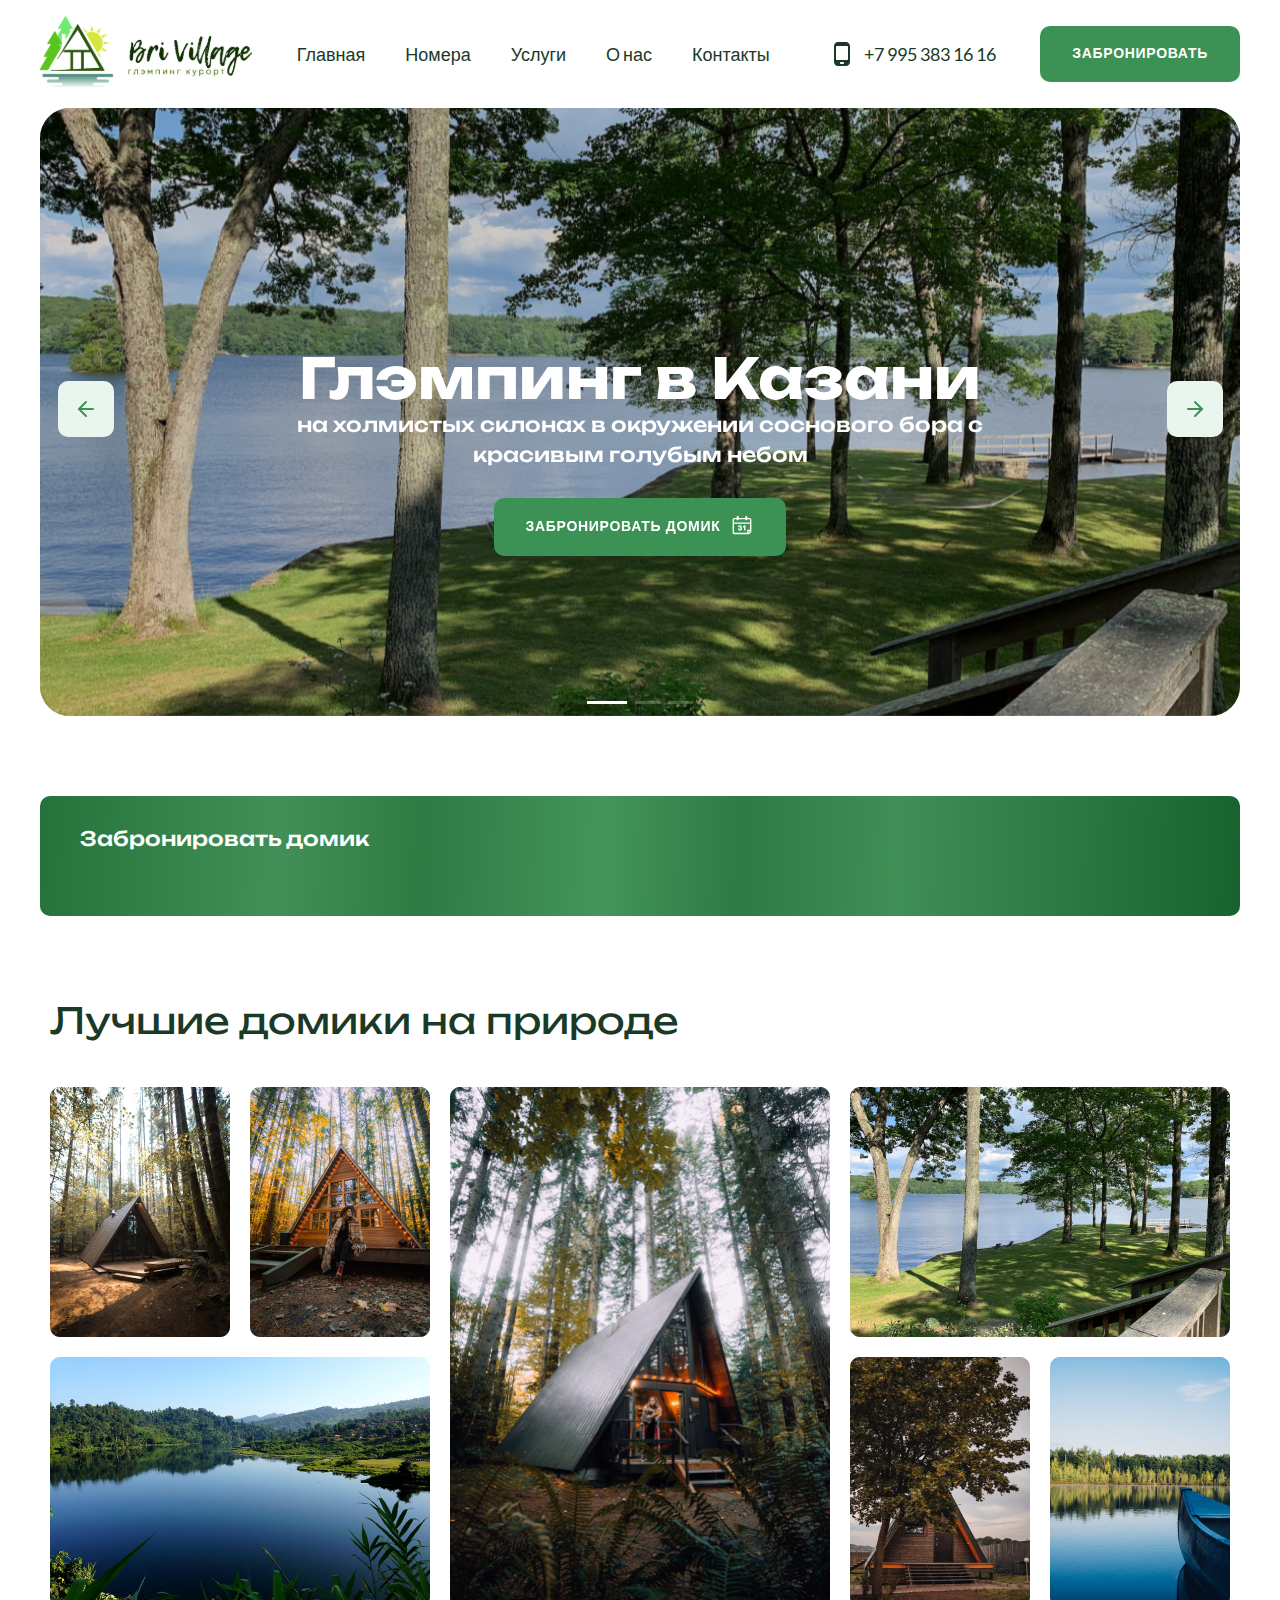
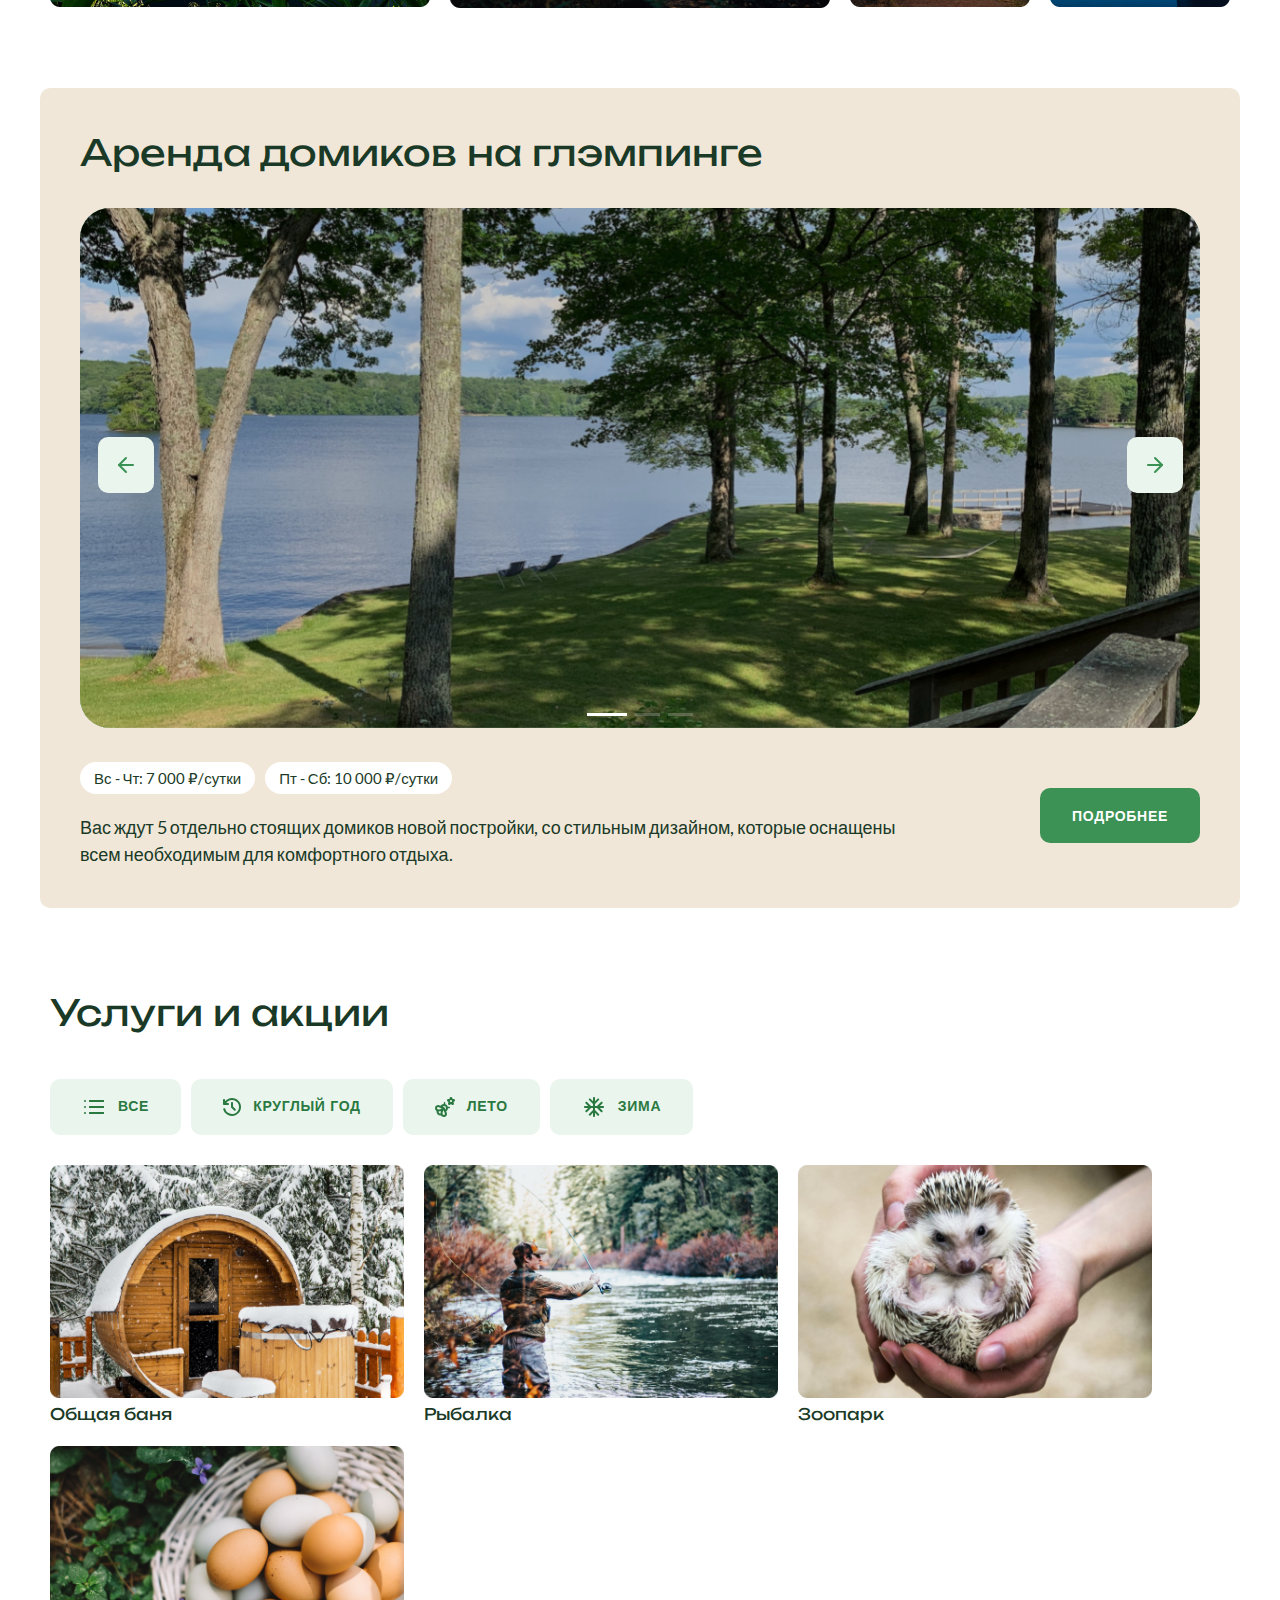
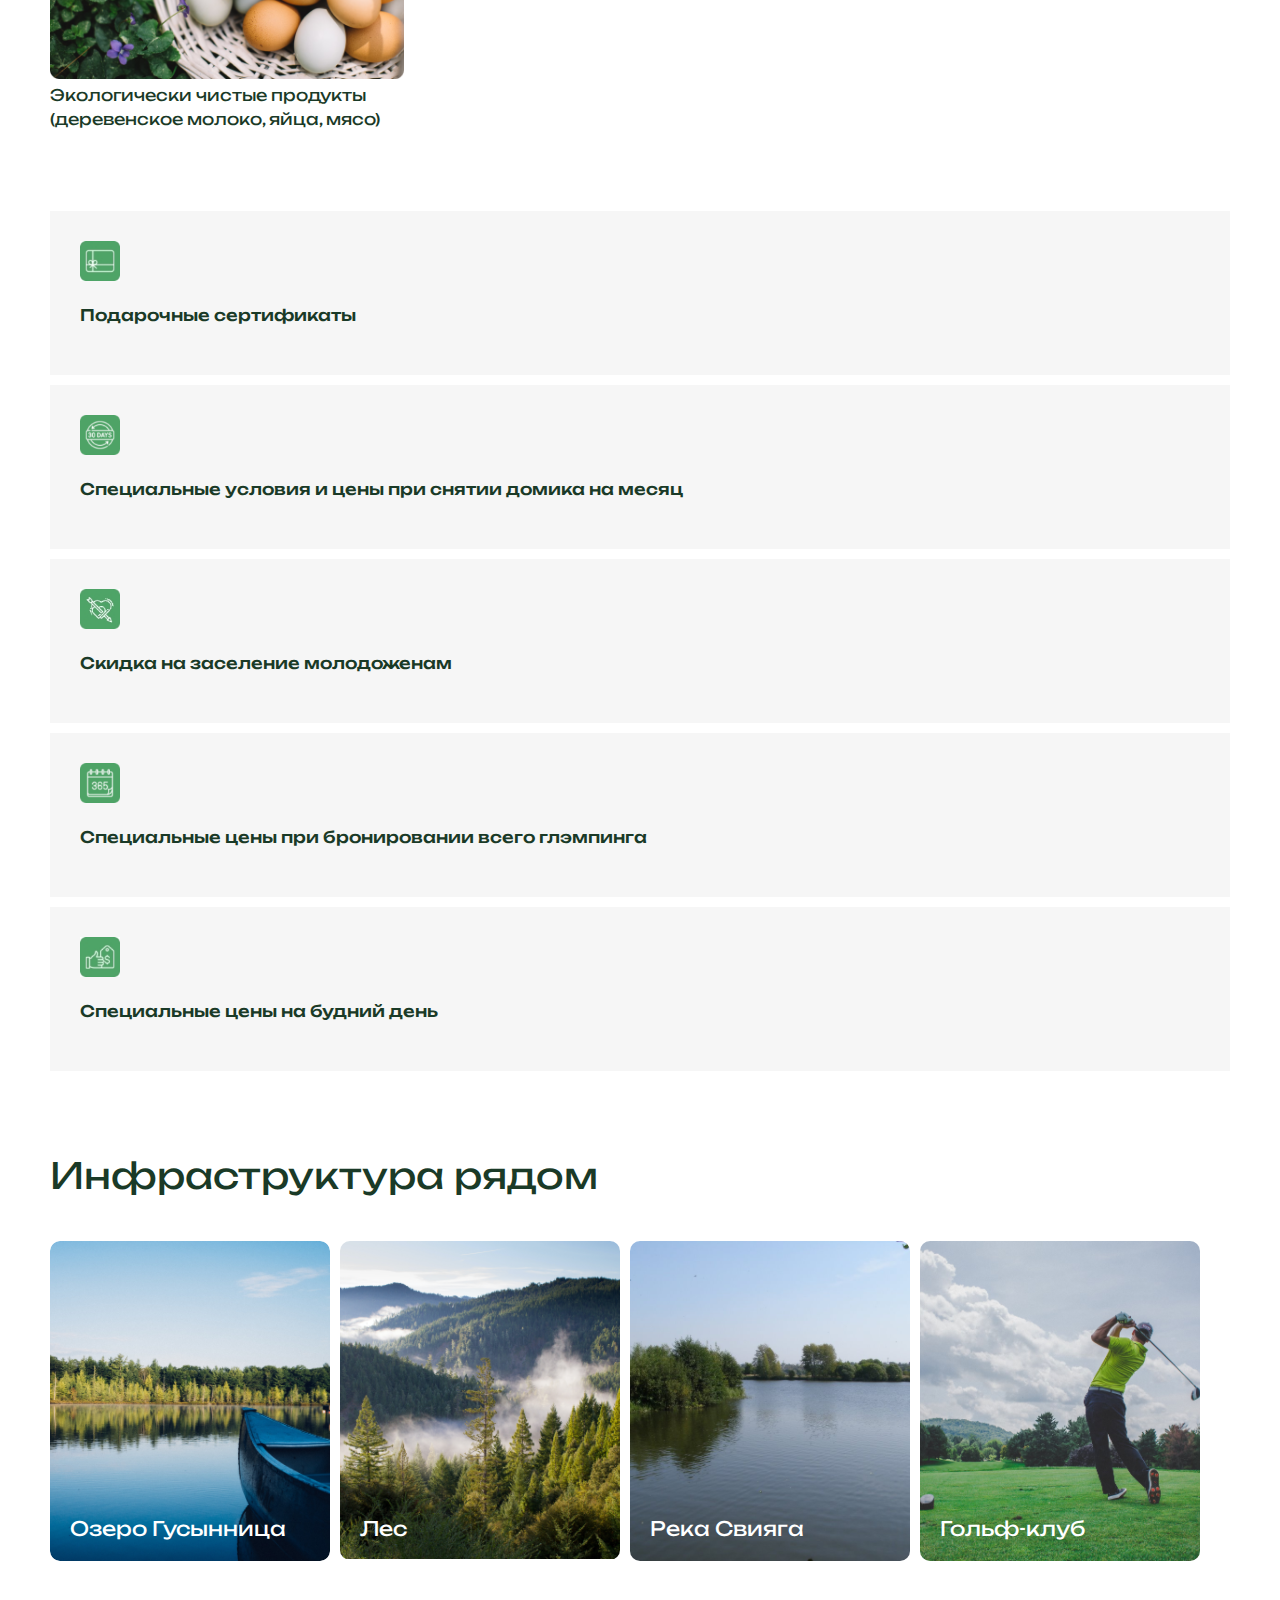
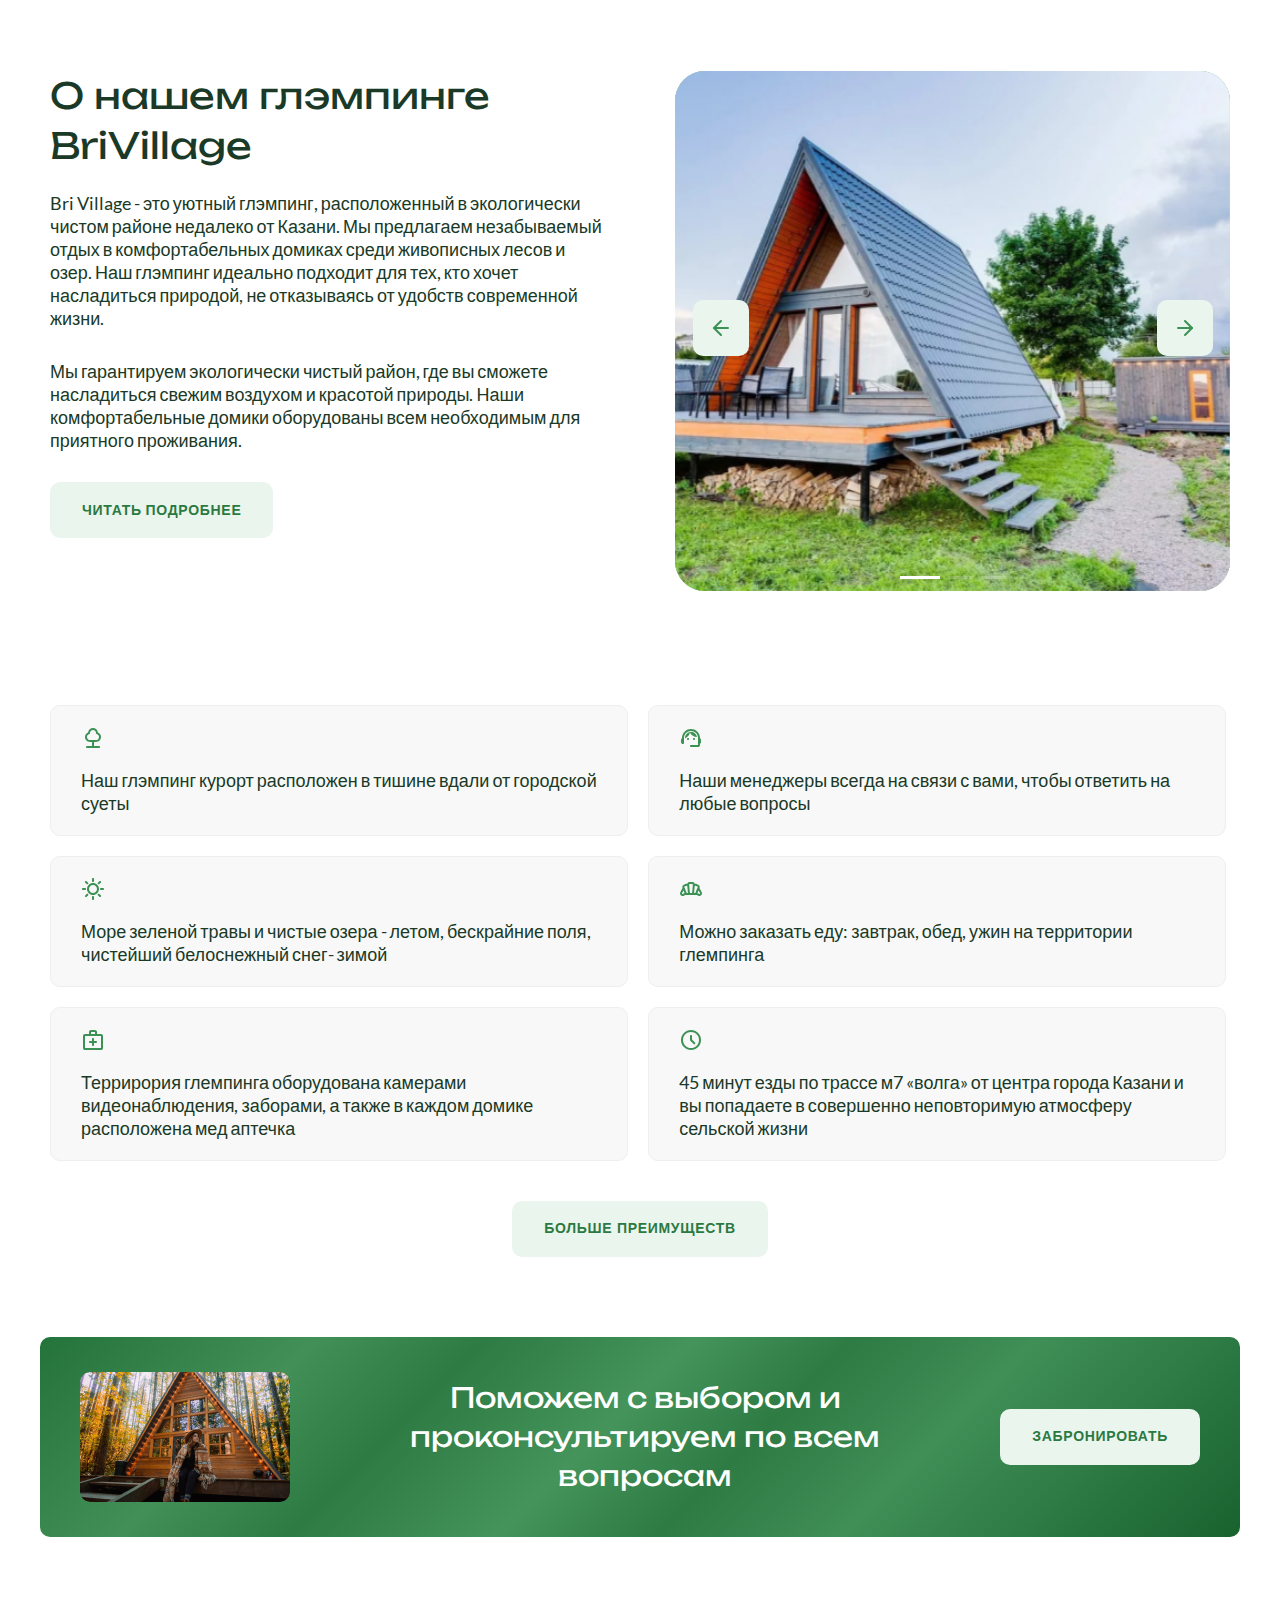
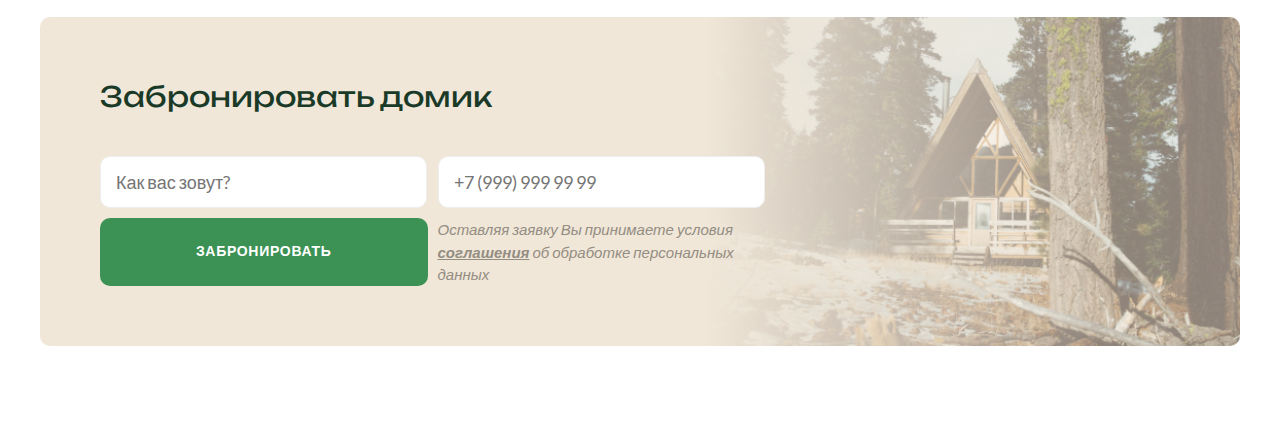
==== commit e5711a4f: "sections advantages to book-help added" ====
--- a/index.html
+++ b/index.html
@@ -408,42 +408,247 @@
     </section>
     <section class="infrastructure container">
       <h2 class="infrastructure__heading">Инфраструктура рядом</h2>
-      <figure class="infrastructure__card">
-        <img
-          class="infrastructure__card-img"
-          src="src/img/lake.png"
-          alt="lake"
-        />
-        <figcaption class="infrastructure__card-desc">
-          Озеро Гусынница
-        </figcaption>
-      </figure>
-      <figure class="infrastructure__card">
-        <img
-          class="infrastructure__card-img"
-          src="src/img/mount.png"
-          alt="lake"
-        />
-        <figcaption class="infrastructure__card-desc">Лес</figcaption>
-      </figure>
-      <figure class="infrastructure__card">
-        <img
-          class="infrastructure__card-img"
-          src="src/img/river.png"
-          alt="lake"
-        />
-        <figcaption class="infrastructure__card-desc">Река Свияга</figcaption>
-      </figure>
-      <figure class="infrastructure__card">
-        <img
-          class="infrastructure__card-img"
-          src="src/img/golf.png"
-          alt="lake"
-        />
-        <figcaption class="infrastructure__card-desc">Гольф-клуб</figcaption>
-      </figure>
-    </section>
-
+      <div class="infrastructure__cards-box">
+        <figure class="infrastructure__card">
+          <img
+            class="infrastructure__card-img"
+            src="src/img/lake.png"
+            alt="lake"
+          />
+          <figcaption class="infrastructure__card-desc">
+            Озеро Гусынница
+          </figcaption>
+        </figure>
+        <figure class="infrastructure__card">
+          <img
+            class="infrastructure__card-img"
+            src="src/img/mount.png"
+            alt="lake"
+          />
+          <figcaption class="infrastructure__card-desc">Лес</figcaption>
+        </figure>
+        <figure class="infrastructure__card">
+          <img
+            class="infrastructure__card-img"
+            src="src/img/river.png"
+            alt="lake"
+          />
+          <figcaption class="infrastructure__card-desc">Река Свияга</figcaption>
+        </figure>
+        <figure class="infrastructure__card">
+          <img
+            class="infrastructure__card-img"
+            src="src/img/golf.png"
+            alt="lake"
+          />
+          <figcaption class="infrastructure__card-desc">Гольф-клуб</figcaption>
+        </figure>
+      </div>
+    </section>
+    <section class="about container">
+      <div class="about__content">
+        <h2 class="about__heading">О нашем глэмпинге BriVillage</h2>
+        <p class="about__text">
+          Bri Village - это уютный глэмпинг, расположенный в экологически чистом
+          районе недалеко от Казани. Мы предлагаем незабываемый отдых в
+          комфортабельных домиках среди живописных лесов и озер. Наш глэмпинг
+          идеально подходит для тех, кто хочет насладиться природой, не
+          отказываясь от удобств современной жизни.
+        </p>
+        <p class="about__text">
+          Мы гарантируем экологически чистый район, где вы сможете насладиться
+          свежим воздухом и красотой природы. Наши комфортабельные домики
+          оборудованы всем необходимым для приятного проживания.
+        </p>
+        <a href="about.html" class="button services__btn about__btn"
+          >Читать подробнее</a
+        >
+      </div>
+      <div class="about__slider">
+        <div class="slider-box slider-box_rent">
+          <div class="swiper-container">
+            <!-- Additional required wrapper -->
+            <div class="swiper-wrapper">
+              <!-- Slides -->
+              <div class="swiper-slide">
+                <img
+                  src="src/img/about_us_gallery1.png"
+                  alt="1"
+                  class="swiper-img"
+                />
+              </div>
+              <div class="swiper-slide">
+                <img
+                  src="src/img/about_us_gallery1.png"
+                  alt="1"
+                  class="swiper-img"
+                />
+              </div>
+              <div class="swiper-slide">
+                <img
+                  src="src/img/about_us_gallery1.png"
+                  alt="1"
+                  class="swiper-img"
+                />
+              </div>
+            </div>
+            <!-- If we need pagination -->
+            <div class="swiper-pagination"></div>
+
+            <!-- If we need navigation buttons -->
+            <div class="swiper-button-prev"></div>
+            <div class="swiper-button-next"></div>
+          </div>
+        </div>
+      </div>
+    </section>
+    <section class="advantages container">
+      <div class="advantages__card-box">
+        <article class="advantages__card">
+          <svg
+            width="24"
+            height="24"
+            viewBox="0 0 24 24"
+            fill="none"
+            xmlns="http://www.w3.org/2000/svg"
+          >
+            <path
+              d="M11 20V16H9C7.61667 16 6.4375 15.5125 5.4625 14.5375C4.4875 13.5625 4 12.3833 4 11C4 10 4.275 9.07917 4.825 8.2375C5.375 7.39583 6.11667 6.78333 7.05 6.4C7.2 5.15 7.74583 4.10417 8.6875 3.2625C9.62917 2.42083 10.7333 2 12 2C13.2667 2 14.3708 2.42083 15.3125 3.2625C16.2542 4.10417 16.8 5.15 16.95 6.4C17.8833 6.78333 18.625 7.39583 19.175 8.2375C19.725 9.07917 20 10 20 11C20 12.3833 19.5125 13.5625 18.5375 14.5375C17.5625 15.5125 16.3833 16 15 16H13V20H18C18.2833 20 18.5208 20.0958 18.7125 20.2875C18.9042 20.4792 19 20.7167 19 21C19 21.2833 18.9042 21.5208 18.7125 21.7125C18.5208 21.9042 18.2833 22 18 22H6C5.71667 22 5.47917 21.9042 5.2875 21.7125C5.09583 21.5208 5 21.2833 5 21C5 20.7167 5.09583 20.4792 5.2875 20.2875C5.47917 20.0958 5.71667 20 6 20H11ZM9 14H15C15.8333 14 16.5417 13.7083 17.125 13.125C17.7083 12.5417 18 11.8333 18 11C18 10.4 17.8292 9.85 17.4875 9.35C17.1458 8.85 16.7 8.48333 16.15 8.25L15.1 7.8L14.95 6.65C14.85 5.9 14.5208 5.27083 13.9625 4.7625C13.4042 4.25417 12.75 4 12 4C11.25 4 10.5958 4.25417 10.0375 4.7625C9.47917 5.27083 9.15 5.9 9.05 6.65L8.9 7.8L7.85 8.25C7.3 8.48333 6.85417 8.85 6.5125 9.35C6.17083 9.85 6 10.4 6 11C6 11.8333 6.29167 12.5417 6.875 13.125C7.45833 13.7083 8.16667 14 9 14Z"
+              fill="#3B9254"
+            />
+          </svg>
+          <p class="advantages__text">
+            Наш глэмпинг курорт расположен в тишине вдали от городской суеты
+          </p>
+        </article>
+        <article class="advantages__card">
+          <svg
+            width="24"
+            height="24"
+            viewBox="0 0 24 24"
+            fill="none"
+            xmlns="http://www.w3.org/2000/svg"
+          >
+            <path
+              d="M12 21C11.7167 21 11.4792 20.9042 11.2875 20.7125C11.0958 20.5208 11 20.2833 11 20C11 19.7167 11.0958 19.4792 11.2875 19.2875C11.4792 19.0958 11.7167 19 12 19H19V11.9C19 9.95 18.3208 8.29583 16.9625 6.9375C15.6042 5.57917 13.95 4.9 12 4.9C10.05 4.9 8.39583 5.57917 7.0375 6.9375C5.67917 8.29583 5 9.95 5 11.9V17C5 17.2833 4.90417 17.5208 4.7125 17.7125C4.52083 17.9042 4.28333 18 4 18C3.45 18 2.97917 17.8042 2.5875 17.4125C2.19583 17.0208 2 16.55 2 16V14C2 13.65 2.0875 13.3208 2.2625 13.0125C2.4375 12.7042 2.68333 12.4583 3 12.275L3.075 10.95C3.20833 9.81667 3.5375 8.76667 4.0625 7.8C4.5875 6.83333 5.24583 5.99167 6.0375 5.275C6.82917 4.55833 7.7375 4 8.7625 3.6C9.7875 3.2 10.8667 3 12 3C13.1333 3 14.2083 3.2 15.225 3.6C16.2417 4 17.15 4.55417 17.95 5.2625C18.75 5.97083 19.4083 6.80833 19.925 7.775C20.4417 8.74167 20.775 9.79167 20.925 10.925L21 12.225C21.3167 12.375 21.5625 12.6 21.7375 12.9C21.9125 13.2 22 13.5167 22 13.85V16.15C22 16.4833 21.9125 16.8 21.7375 17.1C21.5625 17.4 21.3167 17.625 21 17.775V19C21 19.55 20.8042 20.0208 20.4125 20.4125C20.0208 20.8042 19.55 21 19 21H12ZM9 14C8.71667 14 8.47917 13.9042 8.2875 13.7125C8.09583 13.5208 8 13.2833 8 13C8 12.7167 8.09583 12.4792 8.2875 12.2875C8.47917 12.0958 8.71667 12 9 12C9.28333 12 9.52083 12.0958 9.7125 12.2875C9.90417 12.4792 10 12.7167 10 13C10 13.2833 9.90417 13.5208 9.7125 13.7125C9.52083 13.9042 9.28333 14 9 14ZM15 14C14.7167 14 14.4792 13.9042 14.2875 13.7125C14.0958 13.5208 14 13.2833 14 13C14 12.7167 14.0958 12.4792 14.2875 12.2875C14.4792 12.0958 14.7167 12 15 12C15.2833 12 15.5208 12.0958 15.7125 12.2875C15.9042 12.4792 16 12.7167 16 13C16 13.2833 15.9042 13.5208 15.7125 13.7125C15.5208 13.9042 15.2833 14 15 14ZM6.025 12.45C5.90833 10.6833 6.44167 9.16667 7.625 7.9C8.80833 6.63333 10.2833 6 12.05 6C13.5333 6 14.8375 6.47083 15.9625 7.4125C17.0875 8.35417 17.7667 9.55833 18 11.025C16.4833 11.0083 15.0875 10.6 13.8125 9.8C12.5375 9 11.5583 7.91667 10.875 6.55C10.6083 7.88333 10.0458 9.07083 9.1875 10.1125C8.32917 11.1542 7.275 11.9333 6.025 12.45Z"
+              fill="#3B9254"
+            />
+          </svg>
+
+          <p class="advantages__text">
+            Наши менеджеры всегда на связи с вами, чтобы ответить на любые
+            вопросы
+          </p>
+        </article>
+
+        <article class="advantages__card">
+          <svg
+            width="24"
+            height="24"
+            viewBox="0 0 24 24"
+            fill="none"
+            xmlns="http://www.w3.org/2000/svg"
+          >
+            <path
+              d="M12 5C11.7167 5 11.4792 4.90417 11.2875 4.7125C11.0958 4.52083 11 4.28333 11 4V2C11 1.71667 11.0958 1.47917 11.2875 1.2875C11.4792 1.09583 11.7167 1 12 1C12.2833 1 12.5208 1.09583 12.7125 1.2875C12.9042 1.47917 13 1.71667 13 2V4C13 4.28333 12.9042 4.52083 12.7125 4.7125C12.5208 4.90417 12.2833 5 12 5ZM16.95 7.05C16.7667 6.86667 16.675 6.6375 16.675 6.3625C16.675 6.0875 16.7667 5.85 16.95 5.65L18.35 4.225C18.55 4.025 18.7875 3.925 19.0625 3.925C19.3375 3.925 19.575 4.025 19.775 4.225C19.9583 4.40833 20.05 4.64167 20.05 4.925C20.05 5.20833 19.9583 5.44167 19.775 5.625L18.35 7.05C18.1667 7.23333 17.9333 7.325 17.65 7.325C17.3667 7.325 17.1333 7.23333 16.95 7.05ZM20 13C19.7167 13 19.4792 12.9042 19.2875 12.7125C19.0958 12.5208 19 12.2833 19 12C19 11.7167 19.0958 11.4792 19.2875 11.2875C19.4792 11.0958 19.7167 11 20 11H22C22.2833 11 22.5208 11.0958 22.7125 11.2875C22.9042 11.4792 23 11.7167 23 12C23 12.2833 22.9042 12.5208 22.7125 12.7125C22.5208 12.9042 22.2833 13 22 13H20ZM12 23C11.7167 23 11.4792 22.9042 11.2875 22.7125C11.0958 22.5208 11 22.2833 11 22V20C11 19.7167 11.0958 19.4792 11.2875 19.2875C11.4792 19.0958 11.7167 19 12 19C12.2833 19 12.5208 19.0958 12.7125 19.2875C12.9042 19.4792 13 19.7167 13 20V22C13 22.2833 12.9042 22.5208 12.7125 22.7125C12.5208 22.9042 12.2833 23 12 23ZM5.65 7.05L4.225 5.65C4.025 5.45 3.925 5.20833 3.925 4.925C3.925 4.64167 4.025 4.40833 4.225 4.225C4.40833 4.04167 4.64167 3.95 4.925 3.95C5.20833 3.95 5.44167 4.04167 5.625 4.225L7.05 5.65C7.23333 5.83333 7.325 6.06667 7.325 6.35C7.325 6.63333 7.23333 6.86667 7.05 7.05C6.85 7.23333 6.61667 7.325 6.35 7.325C6.08333 7.325 5.85 7.23333 5.65 7.05ZM18.35 19.775L16.95 18.35C16.7667 18.15 16.675 17.9125 16.675 17.6375C16.675 17.3625 16.7667 17.1333 16.95 16.95C17.1333 16.7667 17.3625 16.675 17.6375 16.675C17.9125 16.675 18.15 16.7667 18.35 16.95L19.775 18.35C19.975 18.5333 20.0708 18.7667 20.0625 19.05C20.0542 19.3333 19.9583 19.575 19.775 19.775C19.575 19.975 19.3333 20.075 19.05 20.075C18.7667 20.075 18.5333 19.975 18.35 19.775ZM2 13C1.71667 13 1.47917 12.9042 1.2875 12.7125C1.09583 12.5208 1 12.2833 1 12C1 11.7167 1.09583 11.4792 1.2875 11.2875C1.47917 11.0958 1.71667 11 2 11H4C4.28333 11 4.52083 11.0958 4.7125 11.2875C4.90417 11.4792 5 11.7167 5 12C5 12.2833 4.90417 12.5208 4.7125 12.7125C4.52083 12.9042 4.28333 13 4 13H2ZM4.225 19.775C4.04167 19.5917 3.95 19.3583 3.95 19.075C3.95 18.7917 4.04167 18.5583 4.225 18.375L5.65 16.95C5.83333 16.7667 6.0625 16.675 6.3375 16.675C6.6125 16.675 6.85 16.7667 7.05 16.95C7.25 17.15 7.35 17.3875 7.35 17.6625C7.35 17.9375 7.25 18.175 7.05 18.375L5.65 19.775C5.45 19.975 5.20833 20.075 4.925 20.075C4.64167 20.075 4.40833 19.975 4.225 19.775ZM12 18C10.3333 18 8.91667 17.4167 7.75 16.25C6.58333 15.0833 6 13.6667 6 12C6 10.3333 6.58333 8.91667 7.75 7.75C8.91667 6.58333 10.3333 6 12 6C13.6667 6 15.0833 6.58333 16.25 7.75C17.4167 8.91667 18 10.3333 18 12C18 13.6667 17.4167 15.0833 16.25 16.25C15.0833 17.4167 13.6667 18 12 18ZM12 16C13.1 16 14.0417 15.6083 14.825 14.825C15.6083 14.0417 16 13.1 16 12C16 10.9 15.6083 9.95833 14.825 9.175C14.0417 8.39167 13.1 8 12 8C10.9 8 9.95833 8.39167 9.175 9.175C8.39167 9.95833 8 10.9 8 12C8 13.1 8.39167 14.0417 9.175 14.825C9.95833 15.6083 10.9 16 12 16Z"
+              fill="#3B9254"
+            />
+          </svg>
+
+          <p class="advantages__text">
+            Море зеленой травы и чистые озера - летом, бескрайние поля,
+            чистейший белоснежный снег- зимой
+          </p>
+        </article>
+        <article class="advantages__card">
+          <svg
+            width="24"
+            height="24"
+            viewBox="0 0 24 24"
+            fill="none"
+            xmlns="http://www.w3.org/2000/svg"
+          >
+            <path
+              d="M20.1 16.95C20.3833 17.1 20.6333 17.0667 20.85 16.85C21.0667 16.6333 21.1 16.3833 20.95 16.1L19.5 13.4L18.45 16.1L20.1 16.95ZM15.1 16H16.3L18.7 10.05C18.75 9.91667 18.7375 9.80417 18.6625 9.7125C18.5875 9.62083 18.5 9.55 18.4 9.5L16.4 8.7C16.25 8.65 16.1042 8.66667 15.9625 8.75C15.8208 8.83333 15.7333 8.95 15.7 9.1L15.1 16ZM7.7 16H8.9L8.3 9.1C8.26667 8.91667 8.17917 8.79167 8.0375 8.725C7.89583 8.65833 7.75 8.65 7.6 8.7L5.6 9.5C5.46667 9.55 5.37083 9.62083 5.3125 9.7125C5.25417 9.80417 5.25 9.91667 5.3 10.05L7.7 16ZM3.9 16.95L5.55 16.1L4.5 13.4L3.05 16.1C2.9 16.3833 2.93333 16.6333 3.15 16.85C3.36667 17.0667 3.61667 17.1 3.9 16.95ZM10.9 16H13.1L13.85 7.55C13.8833 7.4 13.8458 7.27083 13.7375 7.1625C13.6292 7.05417 13.5 7 13.35 7H10.65C10.5167 7 10.3958 7.05417 10.2875 7.1625C10.1792 7.27083 10.1333 7.4 10.15 7.55L10.9 16ZM3.45 19C2.75 19 2.16667 18.7375 1.7 18.2125C1.23333 17.6875 1 17.0667 1 16.35C1 16.15 1.02917 15.9542 1.0875 15.7625C1.14583 15.5708 1.21667 15.3833 1.3 15.2L3.5 11C3.26667 10.3333 3.275 9.675 3.525 9.025C3.775 8.375 4.21667 7.91667 4.85 7.65L6.85 6.85C7.08333 6.76667 7.31667 6.70833 7.55 6.675C7.78333 6.64167 8.01667 6.65 8.25 6.7C8.48333 6.21667 8.80833 5.8125 9.225 5.4875C9.64167 5.1625 10.1167 5 10.65 5H13.35C13.8833 5 14.3583 5.1625 14.775 5.4875C15.1917 5.8125 15.5167 6.21667 15.75 6.7C15.9833 6.66667 16.2167 6.6625 16.45 6.6875C16.6833 6.7125 16.9167 6.76667 17.15 6.85L19.15 7.65C19.8167 7.91667 20.2833 8.375 20.55 9.025C20.8167 9.675 20.8 10.3167 20.5 10.95L22.7 15.15C22.8 15.3333 22.875 15.525 22.925 15.725C22.975 15.925 23 16.1333 23 16.35C23 17.1 22.7458 17.7292 22.2375 18.2375C21.7292 18.7458 21.1 19 20.35 19C20.1667 19 19.9833 18.9792 19.8 18.9375C19.6167 18.8958 19.4333 18.8333 19.25 18.75L17.7 18H6.25L4.85 18.75C4.63333 18.8667 4.40417 18.9375 4.1625 18.9625C3.92083 18.9875 3.68333 19 3.45 19Z"
+              fill="#3B9254"
+            />
+          </svg>
+
+          <p class="advantages__text">
+            Можно заказать еду: завтрак, обед, ужин на территории глемпинга
+          </p>
+        </article>
+        <article class="advantages__card">
+          <svg
+            width="24"
+            height="24"
+            viewBox="0 0 24 24"
+            fill="none"
+            xmlns="http://www.w3.org/2000/svg"
+          >
+            <path
+              d="M11 15V17C11 17.2833 11.0958 17.5208 11.2875 17.7125C11.4792 17.9042 11.7167 18 12 18C12.2833 18 12.5208 17.9042 12.7125 17.7125C12.9042 17.5208 13 17.2833 13 17V15H15C15.2833 15 15.5208 14.9042 15.7125 14.7125C15.9042 14.5208 16 14.2833 16 14C16 13.7167 15.9042 13.4792 15.7125 13.2875C15.5208 13.0958 15.2833 13 15 13H13V11C13 10.7167 12.9042 10.4792 12.7125 10.2875C12.5208 10.0958 12.2833 10 12 10C11.7167 10 11.4792 10.0958 11.2875 10.2875C11.0958 10.4792 11 10.7167 11 11V13H9C8.71667 13 8.47917 13.0958 8.2875 13.2875C8.09583 13.4792 8 13.7167 8 14C8 14.2833 8.09583 14.5208 8.2875 14.7125C8.47917 14.9042 8.71667 15 9 15H11ZM4 22C3.45 22 2.97917 21.8042 2.5875 21.4125C2.19583 21.0208 2 20.55 2 20V8C2 7.45 2.19583 6.97917 2.5875 6.5875C2.97917 6.19583 3.45 6 4 6H8V4C8 3.45 8.19583 2.97917 8.5875 2.5875C8.97917 2.19583 9.45 2 10 2H14C14.55 2 15.0208 2.19583 15.4125 2.5875C15.8042 2.97917 16 3.45 16 4V6H20C20.55 6 21.0208 6.19583 21.4125 6.5875C21.8042 6.97917 22 7.45 22 8V20C22 20.55 21.8042 21.0208 21.4125 21.4125C21.0208 21.8042 20.55 22 20 22H4ZM4 20H20V8H4V20ZM10 6H14V4H10V6Z"
+              fill="#3B9254"
+            />
+          </svg>
+
+          <p class="advantages__text">
+            Террирория глемпинга оборудована камерами видеонаблюдения, заборами,
+            а также в каждом домике расположена мед аптечка
+          </p>
+        </article>
+        <article class="advantages__card">
+          <svg
+            width="24"
+            height="24"
+            viewBox="0 0 24 24"
+            fill="none"
+            xmlns="http://www.w3.org/2000/svg"
+          >
+            <path
+              d="M13 11.6V8C13 7.71667 12.9042 7.47917 12.7125 7.2875C12.5208 7.09583 12.2833 7 12 7C11.7167 7 11.4792 7.09583 11.2875 7.2875C11.0958 7.47917 11 7.71667 11 8V11.975C11 12.1083 11.025 12.2375 11.075 12.3625C11.125 12.4875 11.2 12.6 11.3 12.7L14.6 16C14.7833 16.1833 15.0167 16.275 15.3 16.275C15.5833 16.275 15.8167 16.1833 16 16C16.1833 15.8167 16.275 15.5833 16.275 15.3C16.275 15.0167 16.1833 14.7833 16 14.6L13 11.6ZM12 22C10.6167 22 9.31667 21.7375 8.1 21.2125C6.88333 20.6875 5.825 19.975 4.925 19.075C4.025 18.175 3.3125 17.1167 2.7875 15.9C2.2625 14.6833 2 13.3833 2 12C2 10.6167 2.2625 9.31667 2.7875 8.1C3.3125 6.88333 4.025 5.825 4.925 4.925C5.825 4.025 6.88333 3.3125 8.1 2.7875C9.31667 2.2625 10.6167 2 12 2C13.3833 2 14.6833 2.2625 15.9 2.7875C17.1167 3.3125 18.175 4.025 19.075 4.925C19.975 5.825 20.6875 6.88333 21.2125 8.1C21.7375 9.31667 22 10.6167 22 12C22 13.3833 21.7375 14.6833 21.2125 15.9C20.6875 17.1167 19.975 18.175 19.075 19.075C18.175 19.975 17.1167 20.6875 15.9 21.2125C14.6833 21.7375 13.3833 22 12 22ZM12 20C14.2167 20 16.1042 19.2208 17.6625 17.6625C19.2208 16.1042 20 14.2167 20 12C20 9.78333 19.2208 7.89583 17.6625 6.3375C16.1042 4.77917 14.2167 4 12 4C9.78333 4 7.89583 4.77917 6.3375 6.3375C4.77917 7.89583 4 9.78333 4 12C4 14.2167 4.77917 16.1042 6.3375 17.6625C7.89583 19.2208 9.78333 20 12 20Z"
+              fill="#3B9254"
+            />
+          </svg>
+
+          <p class="advantages__text">
+            45 минут езды по трассе м7 «волга» от центра города Казани и вы
+            попадаете в совершенно неповторимую атмосферу сельской жизни
+          </p>
+        </article>
+      </div>
+      <button class="button services__btn">Больше преимуществ</button>
+    </section>
+    <section class="help container">
+      <img class="help__img" src="src/img/help_photo.png" alt="photo" />
+      <h2 class="help__heading">
+        Поможем с выбором и проконсультируем по всем вопросам
+      </h2>
+      <button class="button services__btn">Забронировать</button>
+    </section>
+    <section class="book-help container">
+      <h2 class="book-help__heading">Забронировать домик</h2>
+      <form class="book-help__form" action="#">
+        <input
+          class="book-help__form-input"
+          type="text"
+          placeholder="Как вас зовут?"
+        />
+        <input
+          class="book-help__form-input"
+          type="tel"
+          placeholder="+7 (999) 999 99 99"
+        />
+        <button type="submit" class="button book-help__btn">
+          Забронировать
+        </button>
+        <p class="book-help__text">
+          Оставляя заявку Вы принимаете условия
+          <a class="book-help__agreement-link" href="#">соглашения</a> об
+          обработке персональных данных
+        </p>
+      </form>
+    </section>
     <script src="https://unpkg.com/swiper/swiper-bundle.min.js"></script>
     <script src="src/js/swiper.js"></script>
   </body>
--- a/src/css/style.css
+++ b/src/css/style.css
@@ -120,6 +120,8 @@
 body {
   color: #1A3A27;
   font-family: "Lato", sans-serif;
+  font-weight: 400;
+  font-size: 18px;
 }
 
 a {
@@ -392,6 +394,10 @@
 .infrastructure {
   margin-bottom: 80px;
 }
+.infrastructure__cards-box {
+  display: flex;
+  gap: 10px;
+}
 .infrastructure__heading {
   color: #1A3A27;
   font-family: Unbounded;
@@ -399,10 +405,10 @@
   font-style: normal;
   font-weight: 400;
   line-height: 140%;
+  margin-bottom: 40px;
 }
 .infrastructure__card {
   position: relative;
-  border-radius: 10px;
   width: 280px;
   margin-bottom: 30px;
 }
@@ -410,6 +416,7 @@
   display: block;
   -o-object-fit: cover;
      object-fit: cover;
+  border-radius: 10px;
 }
 .infrastructure__card-desc {
   position: absolute;
@@ -419,4 +426,126 @@
   font-size: 20px;
   font-weight: 400;
   color: #fff;
+}
+
+.about {
+  margin-bottom: 80px;
+  display: flex;
+  justify-content: space-between;
+}
+.about__content {
+  max-width: 47%;
+}
+.about__heading {
+  color: #1A3A27;
+  font-family: Unbounded;
+  font-size: 36px;
+  font-style: normal;
+  font-weight: 400;
+  line-height: 140%;
+  margin-bottom: 20px;
+}
+.about__text {
+  margin-bottom: 30px;
+}
+.about__btn {
+  display: inline-block;
+}
+.about__slider {
+  width: 47%;
+}
+
+.advantages {
+  margin-bottom: 80px;
+  display: flex;
+  flex-direction: column;
+  align-items: center;
+}
+.advantages__card-box {
+  display: flex;
+  flex-wrap: wrap;
+  gap: 20px;
+  margin-bottom: 40px;
+}
+.advantages__card {
+  border: 1px solid #eee;
+  border-radius: 10px;
+  padding: 20px 30px;
+  width: 49%;
+  background: #f8f8f8;
+}
+.advantages__card > svg {
+  margin-bottom: 15px;
+}
+
+.help {
+  border-radius: 10px;
+  background: linear-gradient(135deg, #24733b 0%, #429058 19.79%, #2e7b44 31.77%, #44945b 46.88%, #2e7b44 58.33%, #408f57 71.35%, #18622e 100%);
+  display: flex;
+  gap: 60px;
+  align-items: center;
+  padding: 35px 40px;
+  margin-bottom: 80px;
+}
+.help__img {
+  border-radius: 10px;
+  width: 210px;
+}
+.help__heading {
+  font-family: "Unbounded", sans-serif;
+  font-weight: 400;
+  font-size: 28px;
+  line-height: 140%;
+  text-align: center;
+  color: #fff;
+}
+
+.book-help {
+  margin-bottom: 80px;
+  border-radius: 10px;
+  background: #f0e7d9;
+  padding: 60px;
+  background-image: url("/src/img/book-help__background.png");
+  background-repeat: no-repeat;
+  background-size: contain;
+  background-position: right 0;
+}
+.book-help__heading {
+  color: #1A3A27;
+  font-family: Unbounded;
+  font-size: 36px;
+  font-style: normal;
+  font-weight: 400;
+  line-height: 140%;
+  font-size: 28px;
+  margin-bottom: 40px;
+}
+.book-help__form {
+  display: grid;
+  grid-template-columns: repeat(2, 1fr);
+  width: 665px;
+  gap: 10px;
+}
+.book-help__form-input {
+  border: 1px solid #eee;
+  border-radius: 10px;
+  padding: 14px 15px;
+  width: 327px;
+  color: #949895;
+  font-family: "Lato", sans-serif;
+  font-weight: 400;
+  font-size: 18px;
+}
+.book-help__text {
+  font-style: italic;
+  font-size: 15px;
+  line-height: 150%;
+  color: #948d82;
+}
+.book-help__agreement-link {
+  font-weight: 700;
+  text-decoration: underline;
+  -webkit-text-decoration-skip-ink: none;
+          text-decoration-skip-ink: none;
+  color: #948d82;
 }/*# sourceMappingURL=style.css.map */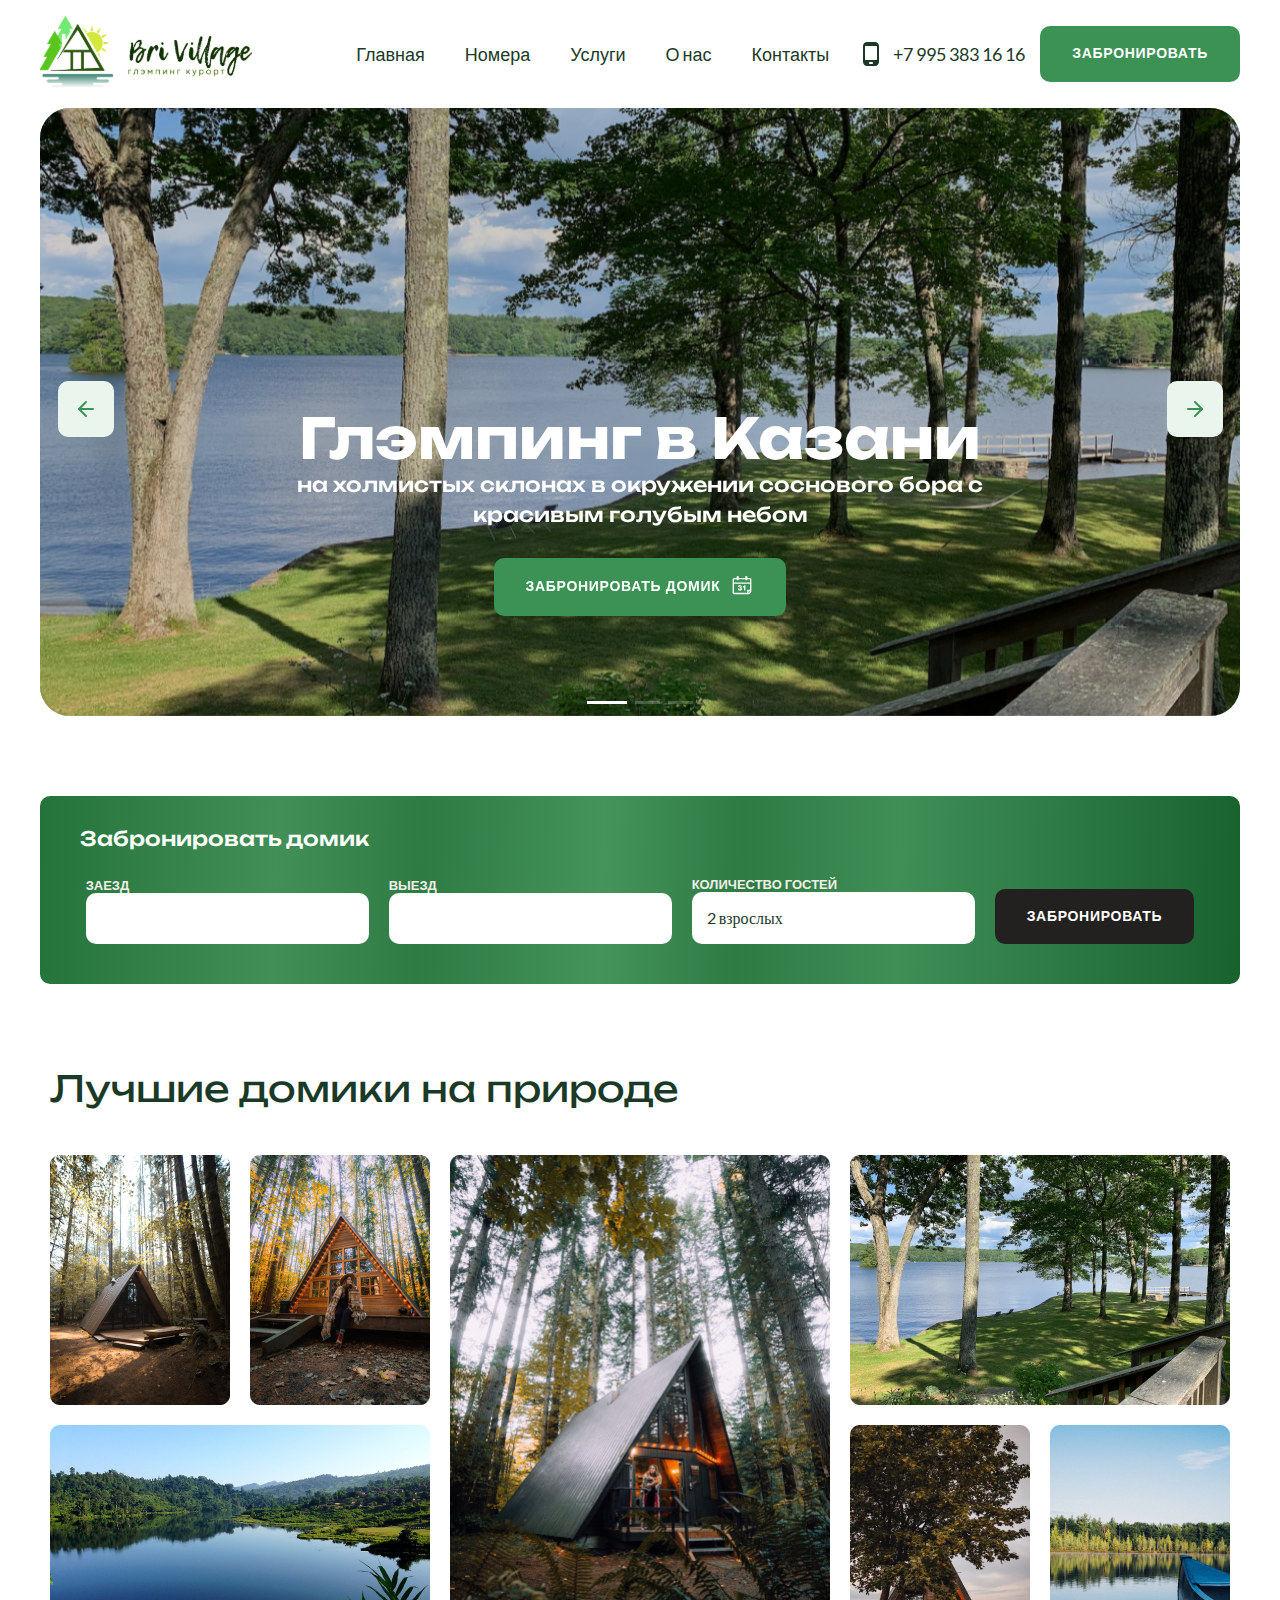
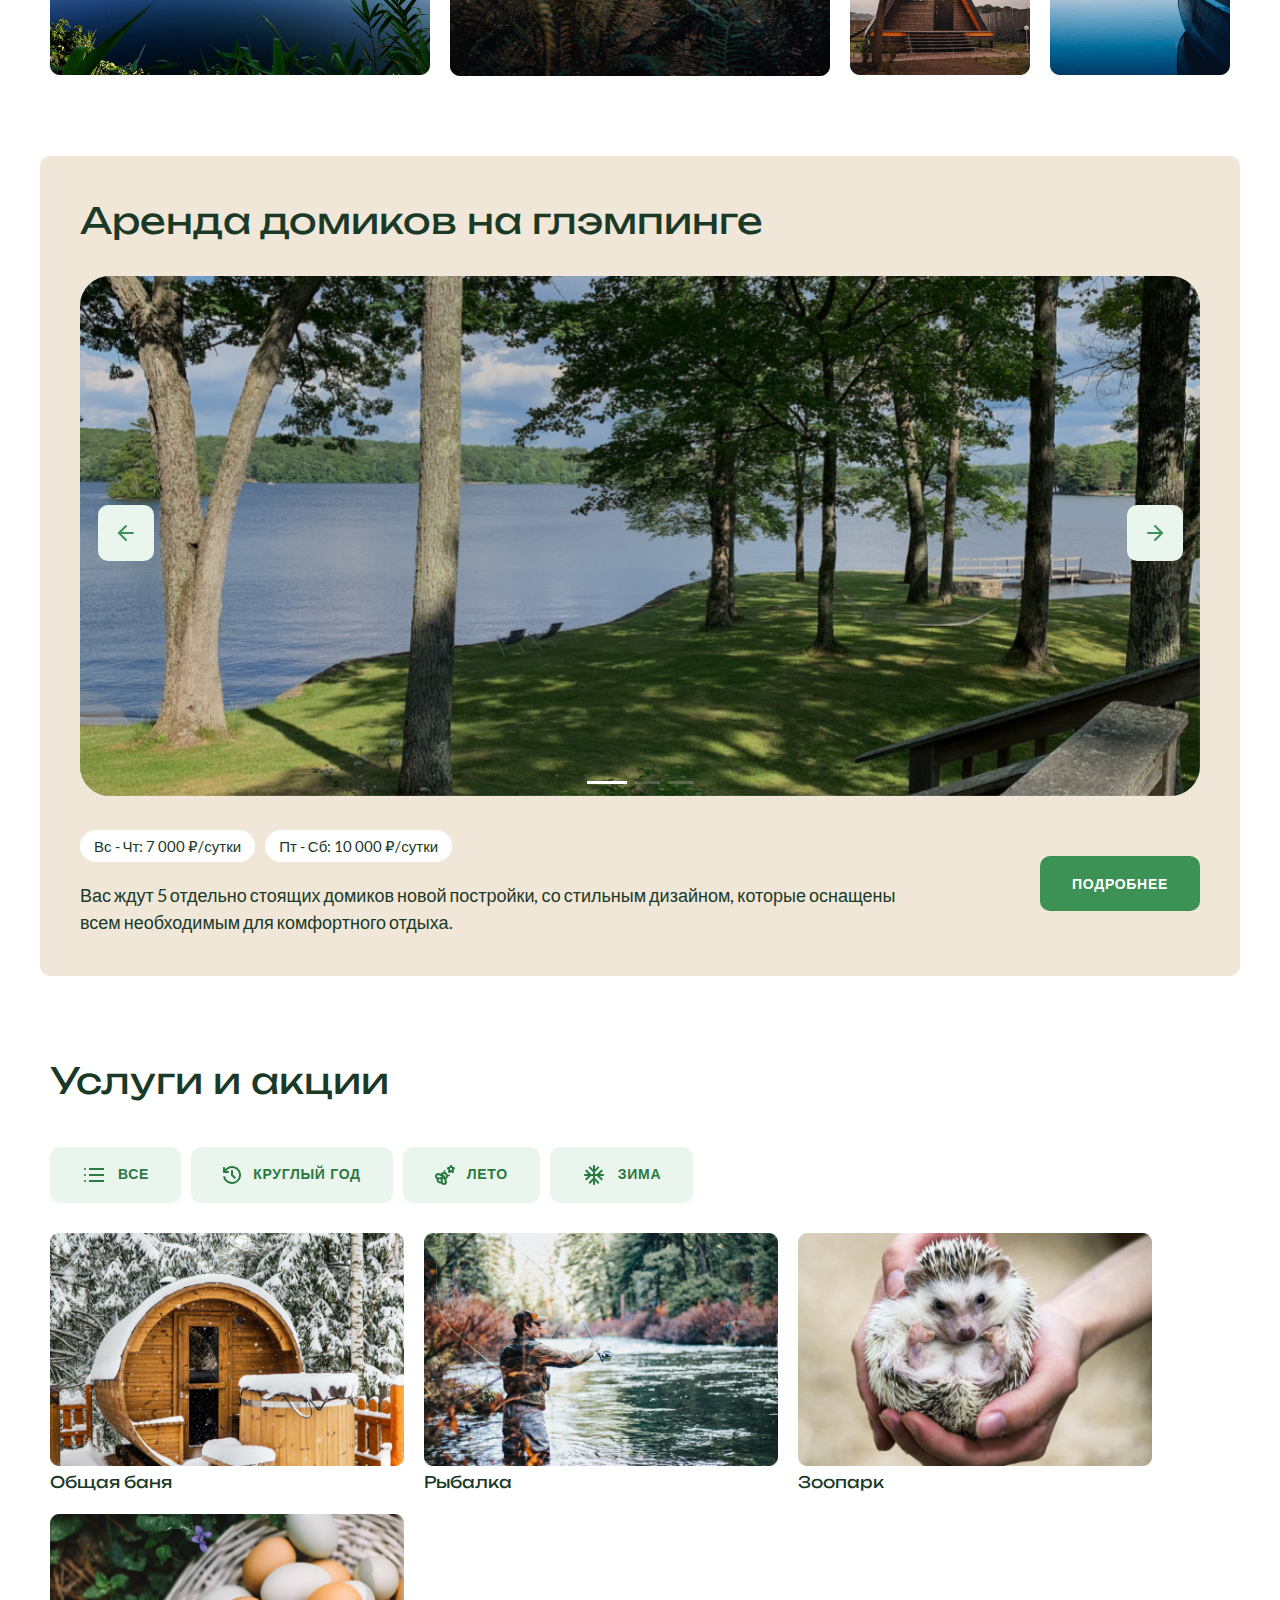
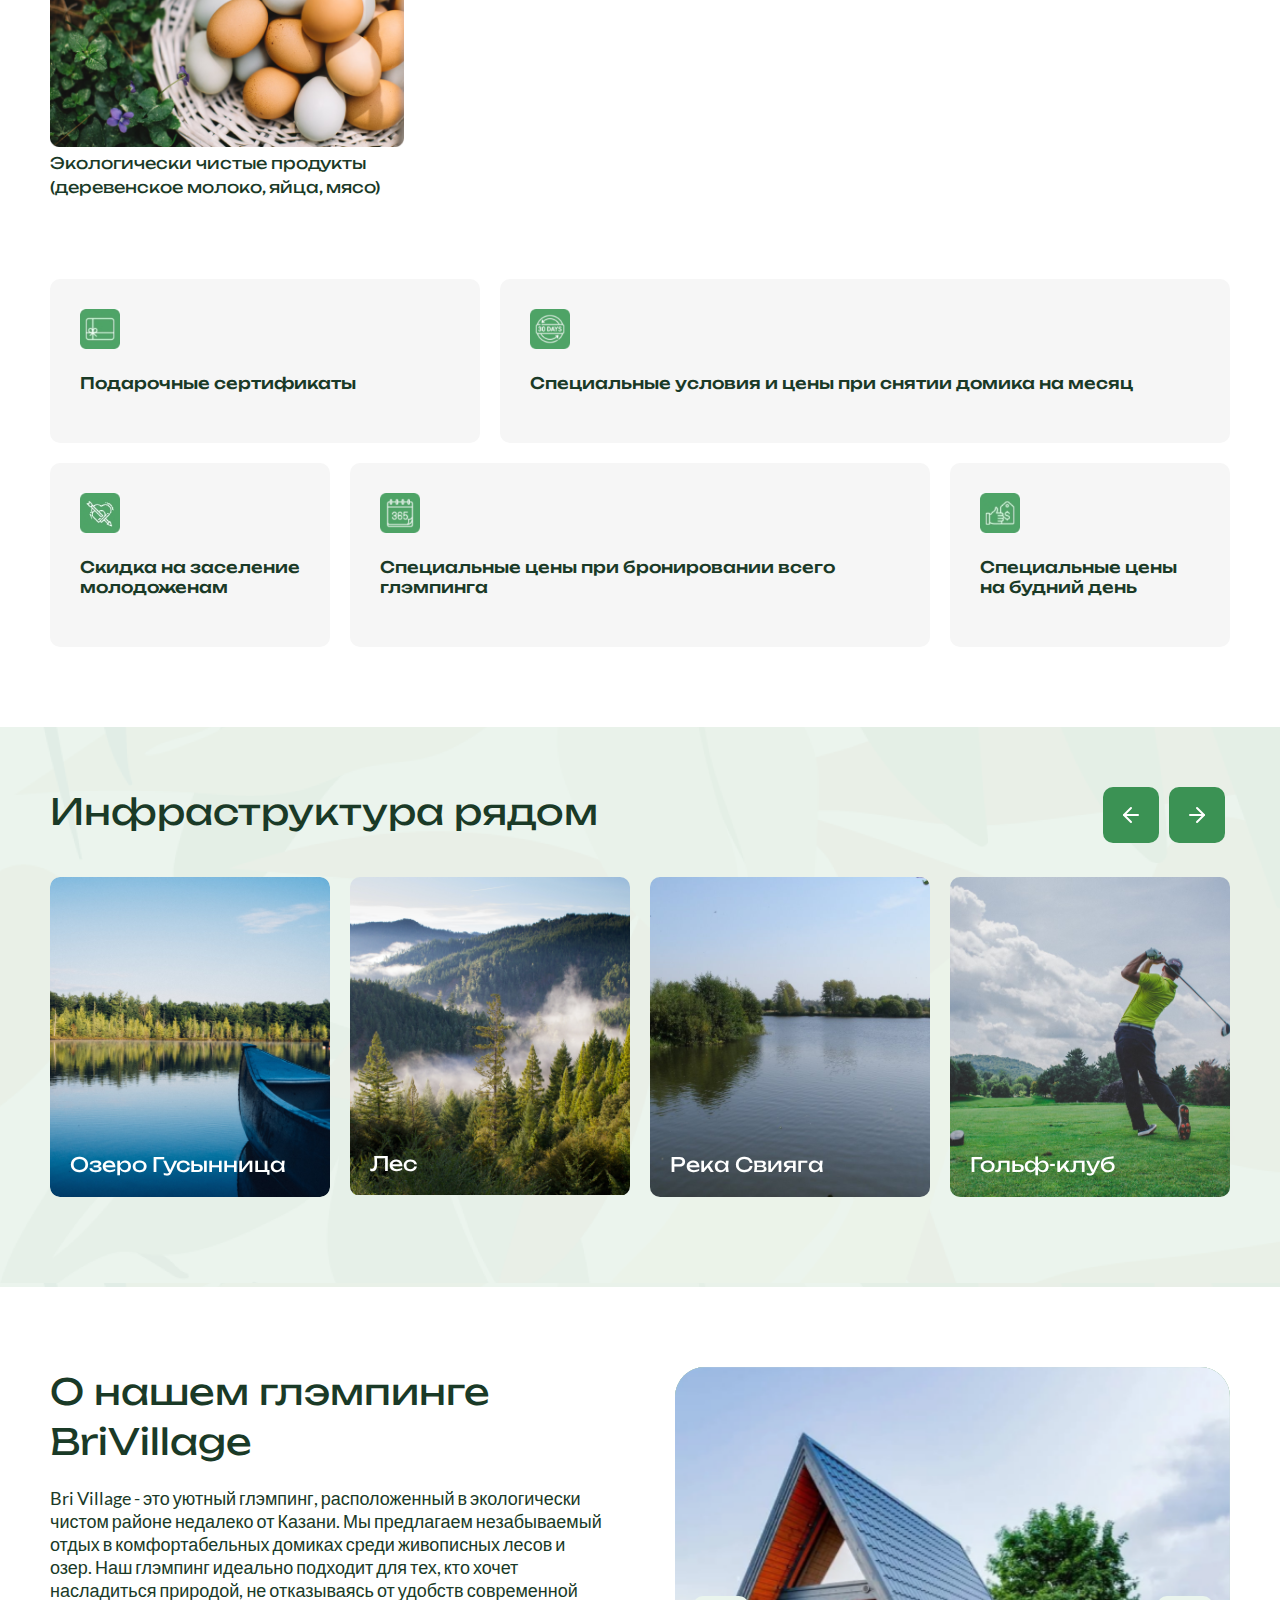
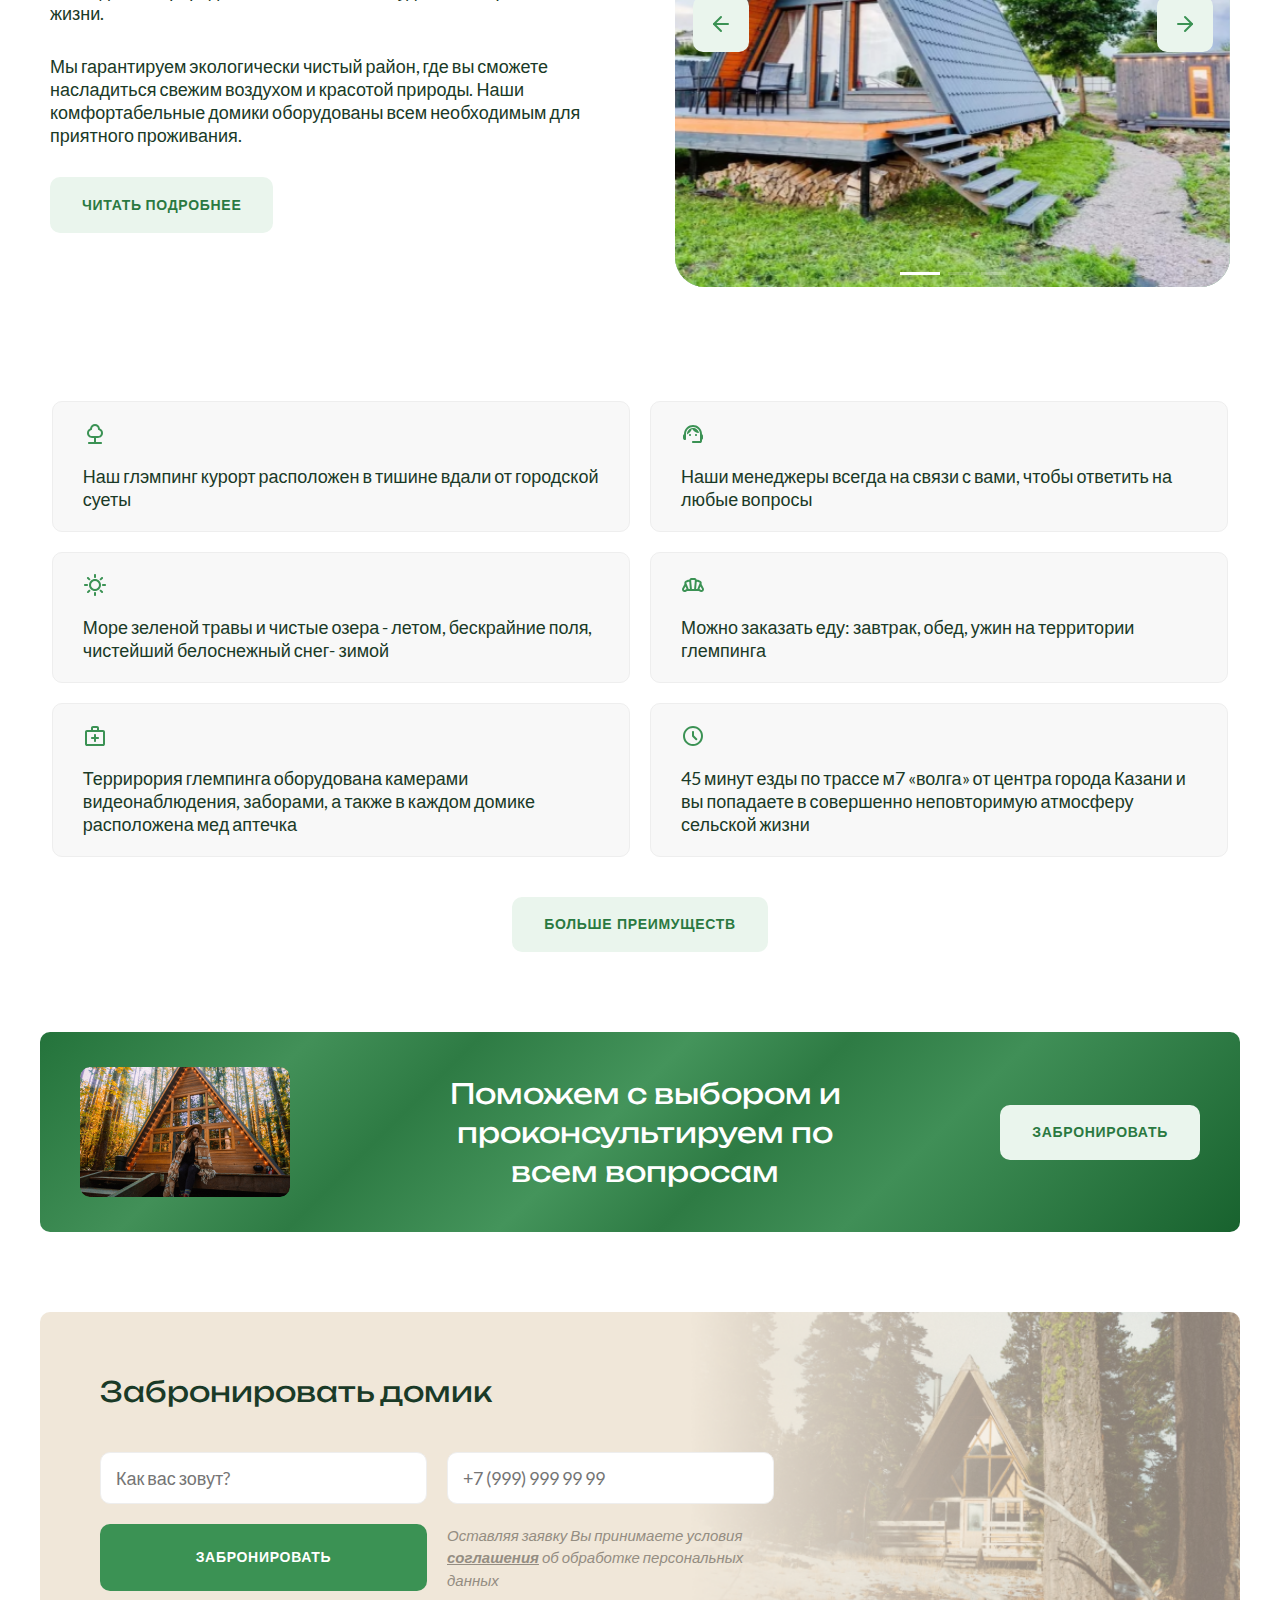
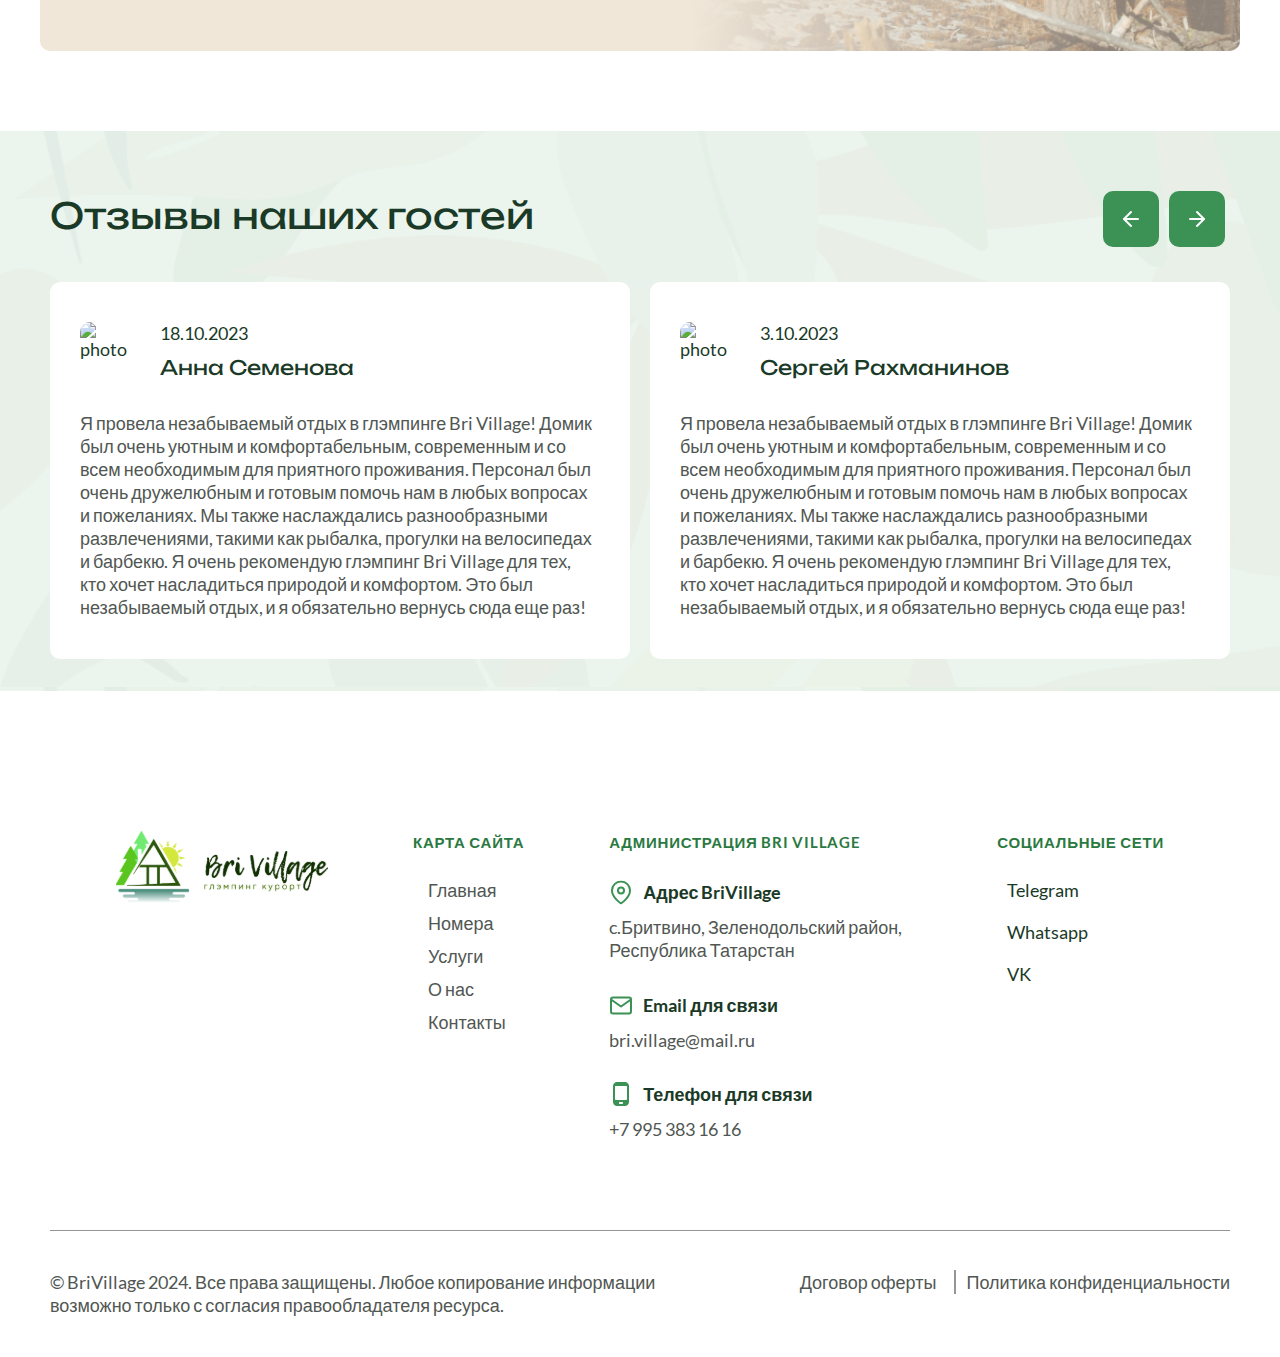
==== commit 2712bfd4: "sliders done" ====
--- a/index.html
+++ b/index.html
@@ -3,11 +3,16 @@
   <head>
     <meta charset="UTF-8" />
     <meta name="viewport" content="width=device-width, initial-scale=1.0" />
+    <script
+      src="https://kit.fontawesome.com/6f5f2b0575.js"
+      crossorigin="anonymous"
+    ></script>
     <title>Bri Village глэмпинг курорт</title>
     <link
       rel="stylesheet"
       href="https://unpkg.com/swiper/swiper-bundle.min.css"
     />
+    <link rel="stylesheet" href="src/airDatePicker/air-datepicker.css" />
     <link rel="stylesheet" href="src/fonts/stylesheet.css" />
     <link rel="stylesheet" href="src/css/style.css" />
   </head>
@@ -34,26 +39,74 @@
             <a href="contacts.html" class="menu__link">Контакты </a>
           </li>
         </ul>
+        <p class="header__phone">
+          <a class="header__phone-link" href="+79953831616">
+            <svg
+              width="24"
+              height="24"
+              viewBox="0 0 24 24"
+              fill="none"
+              xmlns="http://www.w3.org/2000/svg"
+            >
+              <path
+                d="M20 4C20 1.8 18.2 0 16 0H8C5.8 0 4 1.8 4 4V20C4 22.2 5.8 24 8 24H16C18.2 24 20 22.2 20 20V4ZM13 22H11C10.4 22 10 21.6 10 21C10 20.4 10.4 20 11 20H13C13.6 20 14 20.4 14 21C14 21.6 13.6 22 13 22ZM18 17C18 17.6 17.6 18 17 18H7C6.4 18 6 17.6 6 17V5C6 4.4 6.4 4 7 4H17C17.6 4 18 4.4 18 5V17Z"
+                fill="#1A3A27"
+              />
+            </svg>
+            +7 995 383 16 16</a
+          >
+        </p>
+        <button class="button">Забронировать</button>
       </nav>
-      <p class="header__phone">
-        <a class="header__phone-link" href="+79953831616">
-          <svg
-            width="24"
-            height="24"
-            viewBox="0 0 24 24"
-            fill="none"
-            xmlns="http://www.w3.org/2000/svg"
-          >
-            <path
-              d="M20 4C20 1.8 18.2 0 16 0H8C5.8 0 4 1.8 4 4V20C4 22.2 5.8 24 8 24H16C18.2 24 20 22.2 20 20V4ZM13 22H11C10.4 22 10 21.6 10 21C10 20.4 10.4 20 11 20H13C13.6 20 14 20.4 14 21C14 21.6 13.6 22 13 22ZM18 17C18 17.6 17.6 18 17 18H7C6.4 18 6 17.6 6 17V5C6 4.4 6.4 4 7 4H17C17.6 4 18 4.4 18 5V17Z"
-              fill="#1A3A27"
-            />
-          </svg>
-          +7 995 383 16 16</a
-        >
-      </p>
-      <button class="button">Забронировать</button>
+
+      <!-- mobile-menu -->
+
+      <details class="mobile-menu">
+        <summary class="mobile-menu__button">
+          <img src="src/img/vectors/menu_btn.svg" alt="menu-button" />
+        </summary>
+
+        <nav class="mobile-menu__nav">
+          <ul class="menu menu_column">
+            <li class="menu__item">
+              <a class="menu__link" href="index.html">Главная </a>
+            </li>
+            <li class="menu__item">
+              <a href="rooms.html" class="menu__link"> Номера </a>
+            </li>
+            <li class="menu__item">
+              <a href="services.html" class="menu__link">Услуги </a>
+            </li>
+            <li class="menu__item">
+              <a href="about.html" class="menu__link">О нас </a>
+            </li>
+            <li class="menu__item">
+              <a href="contacts.html" class="menu__link">Контакты </a>
+            </li>
+          </ul>
+          <p class="header__phone">
+            <a class="header__phone-link" href="+79953831616">
+              <svg
+                width="24"
+                height="24"
+                viewBox="0 0 24 24"
+                fill="none"
+                xmlns="http://www.w3.org/2000/svg"
+              >
+                <path
+                  d="M20 4C20 1.8 18.2 0 16 0H8C5.8 0 4 1.8 4 4V20C4 22.2 5.8 24 8 24H16C18.2 24 20 22.2 20 20V4ZM13 22H11C10.4 22 10 21.6 10 21C10 20.4 10.4 20 11 20H13C13.6 20 14 20.4 14 21C14 21.6 13.6 22 13 22ZM18 17C18 17.6 17.6 18 17 18H7C6.4 18 6 17.6 6 17V5C6 4.4 6.4 4 7 4H17C17.6 4 18 4.4 18 5V17Z"
+                  fill="#1A3A27"
+                />
+              </svg>
+              +7 995 383 16 16</a
+            >
+          </p>
+          <button class="button button_mobile">Забронировать</button>
+        </nav>
+      </details>
     </header>
+
+    <!-- hero slider -->
 
     <section class="slider-box container hero-slider">
       <div class="swiper-container">
@@ -87,9 +140,66 @@
       </div>
     </section>
 
+    <!-- book date picker -->
+
     <section class="book container">
       <h2 class="book__heading">Забронировать домик</h2>
+      <form class="book__form" action="#">
+        <label class="book__item"
+          >Заезд
+          <input class="book__input" type="text" id="el1" />
+        </label>
+
+        <label class="book__item"
+          >Выезд
+          <input class="book__input" type="text" id="el2" />
+        </label>
+
+        <label class="book__item" for="guests"
+          >Количество гостей
+          <div class="dropdown">
+            <button class="dropdown__button book__input">2 Взрослых</button>
+            <ul class="dropdown__list">
+              <li class="dropdown__list-item book__selectGuest" data-value="1">
+                1 ВЗРОСЛЫЙ
+              </li>
+              <li class="dropdown__list-item book__selectGuest" data-value="2">
+                2 ВЗРОСЛЫХ
+              </li>
+              <li class="dropdown__list-item book__selectGuest" data-value="3">
+                3 ВЗРОСЛЫХ
+              </li>
+              <li class="dropdown__list-item book__selectGuest" data-value="4">
+                4 ВЗРОСЛЫХ
+              </li>
+              <li class="dropdown__list-item book__selectGuest" data-value="5">
+                5 ВЗРОСЛЫХ
+              </li>
+            </ul>
+            <input
+              type="text"
+              name="select-category"
+              value="2"
+              class="dropdown__input_hidden"
+            />
+          </div>
+
+          <!-- <select class="book__input book__select" name="guests" id="guests">
+            <option class="book__selectGuest" value="1">1 Взрослый</option>
+            <option class="book__selectGuest" value="2" selected>
+              2 Взрослых
+            </option>
+            <option class="book__selectGuest" value="3">3 Взрослых</option>
+            <option class="book__selectGuest" value="4">4 Взрослых</option>
+            <option class="book__selectGuest" value="5">5 Взрослых</option>
+          </select> -->
+        </label>
+
+        <button class="button book__btn button_dark">Забронировать</button>
+      </form>
     </section>
+
+    <!-- slider TODO -->
 
     <section class="show-houses container">
       <h2 class="show-houses__heading">Лучшие домики на природе</h2>
@@ -127,6 +237,8 @@
         <img src="src/img/showHouses7.png" alt="домик" />
       </div>
     </section>
+    <!-- rent houses slider -->
+
     <section class="rent container">
       <h2 class="rent__heading">Аренда домиков на глэмпинге</h2>
       <div class="slider-box slider-box_rent">
@@ -169,7 +281,7 @@
     <section class="servicesOffers container">
       <h2 class="servicesOffers__heading">Услуги и акции</h2>
       <div class="services__btns">
-        <button class="button services__btn">
+        <button data-season="all" class="button services__btn">
           <svg
             width="24.000000"
             height="24.000000"
@@ -276,7 +388,7 @@
             </g>
           </svg>
           Все</button
-        ><button class="button services__btn">
+        ><button data-season="year" class="button services__btn">
           <svg
             width="18.000000"
             height="18.000000"
@@ -297,7 +409,7 @@
           </svg>
 
           Круглый год</button
-        ><button class="button services__btn">
+        ><button data-season="summer" class="button services__btn">
           <svg
             width="20.037476"
             height="20.000000"
@@ -317,7 +429,7 @@
             />
           </svg>
           Лето</button
-        ><button class="button services__btn">
+        ><button data-season="winter" class="button services__btn">
           <svg
             width="24.000000"
             height="24.000000"
@@ -359,19 +471,31 @@
         </button>
       </div>
       <div class="services__images">
-        <figure class="services__image">
+        <figure
+          data-season="year"
+          class="services__image services__image_visible"
+        >
           <img src="src/img/service1.png" alt="баня" />
           <figcaption class="services__image-desc">Общая баня</figcaption>
         </figure>
-        <figure class="services__image">
+        <figure
+          data-season="year"
+          class="services__image services__image_visible"
+        >
           <img src="src/img/service2.png" alt="Рыбалка" />
           <figcaption class="services__image-desc">Рыбалка</figcaption>
         </figure>
-        <figure class="services__image">
+        <figure
+          data-season="summer"
+          class="services__image services__image_visible"
+        >
           <img src="src/img/service3.png" alt="Зоопарк" />
           <figcaption class="services__image-desc">Зоопарк</figcaption>
         </figure>
-        <figure class="services__image">
+        <figure
+          data-season="year"
+          class="services__image services__image_visible"
+        >
           <img src="src/img/service4.png" alt="яйца" />
           <figcaption class="services__image-desc">
             Экологически чистые продукты (деревенское молоко, яйца, мясо)
@@ -379,7 +503,7 @@
         </figure>
       </div>
       <div class="offer">
-        <a href="#" class="offer__item">
+        <a href="#" class="offer__item one">
           <img
             class="offer__item-img"
             src="src/img/certificate.jpeg"
@@ -406,45 +530,163 @@
         </a>
       </div>
     </section>
-    <section class="infrastructure container">
-      <h2 class="infrastructure__heading">Инфраструктура рядом</h2>
-      <div class="infrastructure__cards-box">
-        <figure class="infrastructure__card">
-          <img
-            class="infrastructure__card-img"
-            src="src/img/lake.png"
-            alt="lake"
-          />
-          <figcaption class="infrastructure__card-desc">
-            Озеро Гусынница
-          </figcaption>
-        </figure>
-        <figure class="infrastructure__card">
-          <img
-            class="infrastructure__card-img"
-            src="src/img/mount.png"
-            alt="lake"
-          />
-          <figcaption class="infrastructure__card-desc">Лес</figcaption>
-        </figure>
-        <figure class="infrastructure__card">
-          <img
-            class="infrastructure__card-img"
-            src="src/img/river.png"
-            alt="lake"
-          />
-          <figcaption class="infrastructure__card-desc">Река Свияга</figcaption>
-        </figure>
-        <figure class="infrastructure__card">
-          <img
-            class="infrastructure__card-img"
-            src="src/img/golf.png"
-            alt="lake"
-          />
-          <figcaption class="infrastructure__card-desc">Гольф-клуб</figcaption>
-        </figure>
+
+    <!-- infrastructure slider -->
+
+    <section class="infrastructure swiper-background">
+      <!-- Swiper -->
+      <div class="container container_slider-box">
+        <h2 class="infrastructure__heading">Инфраструктура рядом</h2>
+        <div class="swiper mySwiper">
+          <div class="swiper-wrapper">
+            <div class="swiper-slide">
+              <figure class="infrastructure__card">
+                <img
+                  class="infrastructure__card-img"
+                  src="src/img/lake.png"
+                  alt="lake"
+                />
+                <figcaption class="infrastructure__card-desc">
+                  Озеро Гусынница
+                </figcaption>
+              </figure>
+            </div>
+            <div class="swiper-slide">
+              <figure class="infrastructure__card">
+                <img
+                  class="infrastructure__card-img"
+                  src="src/img/mount.png"
+                  alt="lake"
+                />
+                <figcaption class="infrastructure__card-desc">Лес</figcaption>
+              </figure>
+            </div>
+            <div class="swiper-slide">
+              <figure class="infrastructure__card">
+                <img
+                  class="infrastructure__card-img"
+                  src="src/img/river.png"
+                  alt="lake"
+                />
+                <figcaption class="infrastructure__card-desc">
+                  Река Свияга
+                </figcaption>
+              </figure>
+            </div>
+            <div class="swiper-slide">
+              <figure class="infrastructure__card">
+                <img
+                  class="infrastructure__card-img"
+                  src="src/img/golf.png"
+                  alt="lake"
+                />
+                <figcaption class="infrastructure__card-desc">
+                  Гольф-клуб
+                </figcaption>
+              </figure>
+            </div>
+            <div class="swiper-slide">
+              <figure class="infrastructure__card">
+                <img
+                  class="infrastructure__card-img"
+                  src="src/img/lake.png"
+                  alt="lake"
+                />
+                <figcaption class="infrastructure__card-desc">
+                  Озеро Гусынница
+                </figcaption>
+              </figure>
+            </div>
+            <div class="swiper-slide">
+              <figure class="infrastructure__card">
+                <img
+                  class="infrastructure__card-img"
+                  src="src/img/mount.png"
+                  alt="lake"
+                />
+                <figcaption class="infrastructure__card-desc">Лес</figcaption>
+              </figure>
+            </div>
+            <div class="swiper-slide">
+              <figure class="infrastructure__card">
+                <img
+                  class="infrastructure__card-img"
+                  src="src/img/river.png"
+                  alt="lake"
+                />
+                <figcaption class="infrastructure__card-desc">
+                  Река Свияга
+                </figcaption>
+              </figure>
+            </div>
+            <div class="swiper-slide">
+              <figure class="infrastructure__card">
+                <img
+                  class="infrastructure__card-img"
+                  src="src/img/golf.png"
+                  alt="lake"
+                />
+                <figcaption class="infrastructure__card-desc">
+                  Гольф-клуб
+                </figcaption>
+              </figure>
+            </div>
+          </div>
+        </div>
+        <div class="slider-buttons">
+          <svg
+            class="swiper-button-prev_top swiper_top-btn"
+            width="56"
+            height="56"
+            viewBox="0 0 56 56"
+            fill="none"
+            xmlns="http://www.w3.org/2000/svg"
+          >
+            <rect width="56" height="56" rx="10" fill="#3B9254" />
+            <path
+              d="M35 28H21"
+              stroke="white"
+              stroke-width="2"
+              stroke-linecap="round"
+              stroke-linejoin="round"
+            />
+            <path
+              d="M28 35L21 28L28 21"
+              stroke="white"
+              stroke-width="2"
+              stroke-linecap="round"
+              stroke-linejoin="round"
+            />
+          </svg>
+
+          <svg
+            class="swiper-button-next_top swiper_top-btn"
+            width="56"
+            height="56"
+            viewBox="0 0 56 56"
+            fill="none"
+            xmlns="http://www.w3.org/2000/svg"
+          >
+            <rect width="56" height="56" rx="10" fill="#3B9254" />
+            <path
+              d="M21 28H35"
+              stroke="white"
+              stroke-width="2"
+              stroke-linecap="round"
+              stroke-linejoin="round"
+            />
+            <path
+              d="M28 21L35 28L28 35"
+              stroke="white"
+              stroke-width="2"
+              stroke-linecap="round"
+              stroke-linejoin="round"
+            />
+          </svg>
+        </div>
       </div>
     </section>
+
     <section class="about container">
       <div class="about__content">
         <h2 class="about__heading">О нашем глэмпинге BriVillage</h2>
@@ -464,6 +706,9 @@
           >Читать подробнее</a
         >
       </div>
+
+      <!-- about swiper -->
+
       <div class="about__slider">
         <div class="slider-box slider-box_rent">
           <div class="swiper-container">
@@ -649,7 +894,344 @@
         </p>
       </form>
     </section>
+
+    <!-- reviews slider -->
+
+    <section class="reviews swiper-background">
+      <!-- Swiper -->
+      <div class="container container_slider-box">
+        <h2 class="reviews__heading">Отзывы наших гостей</h2>
+        <div class="swiper mySwiper_reviews">
+          <div class="swiper-wrapper">
+            <div class="swiper-slide">
+              <article class="review-item">
+                <div class="review-item__heading">
+                  <img
+                    src="src/img/review-pic.png"
+                    alt="photo"
+                    class="review-item__pic"
+                  />
+                  <div class="review-item__heading-text">
+                    <p class="review-item__date">18.10.2023</p>
+                    <h3 class="review-item__title">Анна Семенова</h3>
+                  </div>
+                </div>
+                <p class="review-item__text">
+                  Я провела незабываемый отдых в глэмпинге Bri Village! Домик
+                  был очень уютным и комфортабельным, современным и со всем
+                  необходимым для приятного проживания. Персонал был очень
+                  дружелюбным и готовым помочь нам в любых вопросах и
+                  пожеланиях. Мы также наслаждались разнообразными
+                  развлечениями, такими как рыбалка, прогулки на велосипедах и
+                  барбекю. Я очень рекомендую глэмпинг Bri Village для тех, кто
+                  хочет насладиться природой и комфортом. Это был незабываемый
+                  отдых, и я обязательно вернусь сюда еще раз!
+                </p>
+              </article>
+            </div>
+            <div class="swiper-slide">
+              <article class="review-item">
+                <div class="review-item__heading">
+                  <img
+                    src="src/img/review-pic1.png"
+                    alt="photo"
+                    class="review-item__pic"
+                  />
+                  <div class="review-item__heading-text">
+                    <p class="review-item__date">3.10.2023</p>
+                    <h3 class="review-item__title">Сергей Рахманинов</h3>
+                  </div>
+                </div>
+                <p class="review-item__text">
+                  Я провела незабываемый отдых в глэмпинге Bri Village! Домик
+                  был очень уютным и комфортабельным, современным и со всем
+                  необходимым для приятного проживания. Персонал был очень
+                  дружелюбным и готовым помочь нам в любых вопросах и
+                  пожеланиях. Мы также наслаждались разнообразными
+                  развлечениями, такими как рыбалка, прогулки на велосипедах и
+                  барбекю. Я очень рекомендую глэмпинг Bri Village для тех, кто
+                  хочет насладиться природой и комфортом. Это был незабываемый
+                  отдых, и я обязательно вернусь сюда еще раз!
+                </p>
+              </article>
+            </div>
+            <div class="swiper-slide">
+              <article class="review-item">
+                <div class="review-item__heading">
+                  <img
+                    src="src/img/review-pic.png"
+                    alt="photo"
+                    class="review-item__pic"
+                  />
+                  <div class="review-item__heading-text">
+                    <p class="review-item__date">18.10.2023</p>
+                    <h3 class="review-item__title">Анна Семенова</h3>
+                  </div>
+                </div>
+                <p class="review-item__text">
+                  Я провела незабываемый отдых в глэмпинге Bri Village! Домик
+                  был очень уютным и комфортабельным, современным и со всем
+                  необходимым для приятного проживания. Персонал был очень
+                  дружелюбным и готовым помочь нам в любых вопросах и
+                  пожеланиях. Мы также наслаждались разнообразными
+                  развлечениями, такими как рыбалка, прогулки на велосипедах и
+                  барбекю. Я очень рекомендую глэмпинг Bri Village для тех, кто
+                  хочет насладиться природой и комфортом. Это был незабываемый
+                  отдых, и я обязательно вернусь сюда еще раз!
+                </p>
+              </article>
+            </div>
+            <div class="swiper-slide">
+              <article class="review-item">
+                <div class="review-item__heading">
+                  <img
+                    src="src/img/review-pic1.png"
+                    alt="photo"
+                    class="review-item__pic"
+                  />
+                  <div class="review-item__heading-text">
+                    <p class="review-item__date">3.10.2023</p>
+                    <h3 class="review-item__title">Сергей Рахманинов</h3>
+                  </div>
+                </div>
+                <p class="review-item__text">
+                  Я провела незабываемый отдых в глэмпинге Bri Village! Домик
+                  был очень уютным и комфортабельным, современным и со всем
+                  необходимым для приятного проживания. Персонал был очень
+                  дружелюбным и готовым помочь нам в любых вопросах и
+                  пожеланиях. Мы также наслаждались разнообразными
+                  развлечениями, такими как рыбалка, прогулки на велосипедах и
+                  барбекю. Я очень рекомендую глэмпинг Bri Village для тех, кто
+                  хочет насладиться природой и комфортом. Это был незабываемый
+                  отдых, и я обязательно вернусь сюда еще раз!
+                </p>
+              </article>
+            </div>
+          </div>
+        </div>
+        <div class="slider-buttons">
+          <svg
+            class="swiper-button-prev_review swiper_top-btn"
+            width="56"
+            height="56"
+            viewBox="0 0 56 56"
+            fill="none"
+            xmlns="http://www.w3.org/2000/svg"
+          >
+            <rect width="56" height="56" rx="10" fill="#3B9254" />
+            <path
+              d="M35 28H21"
+              stroke="white"
+              stroke-width="2"
+              stroke-linecap="round"
+              stroke-linejoin="round"
+            />
+            <path
+              d="M28 35L21 28L28 21"
+              stroke="white"
+              stroke-width="2"
+              stroke-linecap="round"
+              stroke-linejoin="round"
+            />
+          </svg>
+
+          <svg
+            class="swiper-button-next_review swiper_top-btn"
+            width="56"
+            height="56"
+            viewBox="0 0 56 56"
+            fill="none"
+            xmlns="http://www.w3.org/2000/svg"
+          >
+            <rect width="56" height="56" rx="10" fill="#3B9254" />
+            <path
+              d="M21 28H35"
+              stroke="white"
+              stroke-width="2"
+              stroke-linecap="round"
+              stroke-linejoin="round"
+            />
+            <path
+              d="M28 21L35 28L28 35"
+              stroke="white"
+              stroke-width="2"
+              stroke-linecap="round"
+              stroke-linejoin="round"
+            />
+          </svg>
+        </div>
+      </div>
+    </section>
+
+    <footer class="footer container">
+      <div class="footer__content">
+        <a href="index.html" class="logo">
+          <img src="src/img/logo.svg" alt="лого" />
+        </a>
+        <nav class="footer__nav">
+          <h3 class="footer__headings">Карта сайта</h3>
+          <ul class="menu menu_column">
+            <li class="menu__item">
+              <a class="menu__link footer__text" href="index.html">Главная </a>
+            </li>
+            <li class="menu__item">
+              <a href="rooms.html" class="menu__link footer__text"> Номера </a>
+            </li>
+            <li class="menu__item">
+              <a href="services.html" class="menu__link footer__text"
+                >Услуги
+              </a>
+            </li>
+            <li class="menu__item">
+              <a href="about.html" class="menu__link footer__text">О нас </a>
+            </li>
+            <li class="menu__item">
+              <a href="contacts.html" class="menu__link footer__text"
+                >Контакты
+              </a>
+            </li>
+          </ul>
+        </nav>
+        <article class="footer__contacts">
+          <h3 class="footer__headings">Администрация Bri Village</h3>
+          <div class="footer__item">
+            <h4 class="footer__item-title">
+              <svg
+                width="24"
+                height="25"
+                viewBox="0 0 24 25"
+                fill="none"
+                xmlns="http://www.w3.org/2000/svg"
+              >
+                <g clip-path="url(#clip0_794_539)">
+                  <path
+                    d="M21 10.5C21 17.5 12 23.5 12 23.5C12 23.5 3 17.5 3 10.5C3 8.11305 3.94821 5.82387 5.63604 4.13604C7.32387 2.44821 9.61305 1.5 12 1.5C14.3869 1.5 16.6761 2.44821 18.364 4.13604C20.0518 5.82387 21 8.11305 21 10.5Z"
+                    stroke="#3B9254"
+                    stroke-width="2"
+                    stroke-linecap="round"
+                    stroke-linejoin="round"
+                  />
+                  <path
+                    d="M12 13.5C13.6569 13.5 15 12.1569 15 10.5C15 8.84315 13.6569 7.5 12 7.5C10.3431 7.5 9 8.84315 9 10.5C9 12.1569 10.3431 13.5 12 13.5Z"
+                    stroke="#3B9254"
+                    stroke-width="2"
+                    stroke-linecap="round"
+                    stroke-linejoin="round"
+                  />
+                </g>
+                <defs>
+                  <clipPath id="clip0_794_539">
+                    <rect
+                      width="24"
+                      height="24"
+                      fill="white"
+                      transform="translate(0 0.5)"
+                    />
+                  </clipPath>
+                </defs>
+              </svg>
+              Адрес BriVillage
+            </h4>
+            <p class="footer__text">
+              c.Бритвино, Зеленодольский район, Республика Татарстан
+            </p>
+          </div>
+          <div class="footer__item">
+            <h4 class="footer__item-title">
+              <svg
+                width="24"
+                height="25"
+                viewBox="0 0 24 25"
+                fill="none"
+                xmlns="http://www.w3.org/2000/svg"
+              >
+                <path
+                  d="M4 4.5H20C21.1 4.5 22 5.4 22 6.5V18.5C22 19.6 21.1 20.5 20 20.5H4C2.9 20.5 2 19.6 2 18.5V6.5C2 5.4 2.9 4.5 4 4.5Z"
+                  stroke="#3B9254"
+                  stroke-width="2"
+                  stroke-linecap="round"
+                  stroke-linejoin="round"
+                />
+                <path
+                  d="M22 6.5L12 13.5L2 6.5"
+                  stroke="#3B9254"
+                  stroke-width="2"
+                  stroke-linecap="round"
+                  stroke-linejoin="round"
+                />
+              </svg>
+              Email для связи
+            </h4>
+            <p class="footer__text">bri.village@mail.ru</p>
+          </div>
+          <div class="footer__item">
+            <h4 class="footer__item-title">
+              <svg
+                width="24"
+                height="24"
+                viewBox="0 0 24 24"
+                fill="none"
+                xmlns="http://www.w3.org/2000/svg"
+              >
+                <path
+                  d="M20 4C20 1.8 18.2 0 16 0H8C5.8 0 4 1.8 4 4V20C4 22.2 5.8 24 8 24H16C18.2 24 20 22.2 20 20V4ZM13 22H11C10.4 22 10 21.6 10 21C10 20.4 10.4 20 11 20H13C13.6 20 14 20.4 14 21C14 21.6 13.6 22 13 22ZM18 17C18 17.6 17.6 18 17 18H7C6.4 18 6 17.6 6 17V5C6 4.4 6.4 4 7 4H17C17.6 4 18 4.4 18 5V17Z"
+                  fill="#3B9254"
+                />
+              </svg>
+              Телефон для связи
+            </h4>
+            <p class="footer__text">+7 995 383 16 16</p>
+          </div>
+        </article>
+        <article class="footer__socials">
+          <h3 class="footer__headings">Социальные сети</h3>
+          <ul class="socials-menu">
+            <li class="socials-menu-item">
+              <a
+                class="socials-menu-item__link"
+                href="https://web.telegram.org/a/"
+                target="_blank"
+                rel="noopener noreferrer"
+                ><i class="fa-brands fa-telegram" style="color: #74c0fc"></i>
+                Telegram</a
+              >
+            </li>
+            <li class="socials-menu-item">
+              <a
+                class="socials-menu-item__link"
+                href="http://Whatsapp.com"
+                target="_blank"
+                rel="noopener noreferrer"
+                ><i class="fa-brands fa-whatsapp" style="color: #0de7a6"></i>
+                Whatsapp</a
+              >
+            </li>
+            <li class="socials-menu-item">
+              <a
+                class="socials-menu-item__link"
+                href="http://vk.com"
+                target="_blank"
+                rel="noopener noreferrer"
+                ><i class="fa-brands fa-vk" style="color: #185adc"></i> VK</a
+              >
+            </li>
+          </ul>
+        </article>
+      </div>
+      <div class="footer__legal-info">
+        <p class="footer__rights">
+          &copy;&nbsp;BriVillage 2024. Все права защищены. Любое копирование
+          информации возможно только с&nbsp;согласия правообладателя ресурса.
+        </p>
+        <a class="footer__agreement" href="#">Договор оферты</a>
+        <a class="footer__policy" href="#">Политика конфиденциальности</a>
+      </div>
+    </footer>
     <script src="https://unpkg.com/swiper/swiper-bundle.min.js"></script>
     <script src="src/js/swiper.js"></script>
+    <script src="src/airDatePicker/air-datepicker.js"></script>
+    <script src="src/js/datePicker.js"></script>
+    <script src="src/js/main.js"></script>
+    <script src="src/js/options.js"></script>
   </body>
 </html>
--- a/src/css/style.css
+++ b/src/css/style.css
@@ -1,19 +1,3 @@
-* {
-  margin: 0;
-  padding: 0;
-  box-sizing: border-box;
-}
-
-img {
-  max-width: 100%;
-}
-
-.container {
-  max-width: 1200px;
-  margin: 0 auto;
-  padding: 100px 15px;
-}
-
 .slider-box {
   background-color: #3B9254;
   overflow: hidden;
@@ -22,7 +6,7 @@
 }
 .slider-box__content {
   position: relative;
-  top: 0;
+  top: 60px;
   z-index: 2;
   color: white;
   display: flex;
@@ -63,6 +47,10 @@
 .slider-box_rent {
   height: 520px;
   margin-bottom: 34px;
+}
+.slider-box_rooms {
+  height: 50vh;
+  margin-bottom: 40px;
 }
 
 .swiper-container {
@@ -74,10 +62,6 @@
   height: 100%;
 }
 
-.swiper-slide {
-  height: 100%;
-}
-
 .swiper-img {
   display: block;
   width: 100%;
@@ -97,18 +81,95 @@
   width: 2.5rem;
 }
 
+.slider-buttons {
+  position: absolute;
+  top: 60px;
+  right: 15px;
+  display: flex;
+  gap: 10px;
+}
+
 .swiper-button-next {
   right: 2rem;
 }
-.swiper-button-next:after {
+.swiper-button-next::after {
   content: url(/src/img/silderBtnRight.svg);
+}
+.swiper-button-next_top::after {
+  content: "";
 }
 
 .swiper-button-prev {
   left: 2rem;
 }
-.swiper-button-prev:after {
+.swiper-button-prev::after {
   content: url(/src/img/silderBtnLeft.svg);
+}
+.swiper-button-prev_top::after {
+  content: "";
+}
+
+.swiper_top-btn {
+  position: unset;
+  cursor: pointer;
+  width: 56px;
+}
+
+.swiper-background {
+  background-image: url(/src/img/infrastructure_background.png);
+  background-color: #eaf5ed;
+  height: 560px;
+}
+
+.dropdown {
+  position: relative;
+}
+.dropdown__button {
+  position: relative;
+  display: flex;
+  justify-content: space-between;
+  background-color: #fff;
+  text-align: left;
+  cursor: pointer;
+  font-family: "Lato", sans-serif;
+}
+.dropdown__button::after {
+  content: url(/src/img/vectors/user.svg);
+  height: 18px;
+}
+.dropdown__list {
+  display: none;
+  position: absolute;
+  left: 0;
+  top: 52px;
+  border: 1px solid #eee;
+  background-color: #fff;
+  border-radius: 10px;
+  overflow: hidden;
+  width: 100%;
+}
+.dropdown__list_visible {
+  display: block;
+}
+.dropdown__list-item {
+  margin: 0;
+  padding: 0;
+  border-bottom: 0px;
+  padding: 13px 20px;
+  cursor: pointer;
+}
+.dropdown__list-item:hover {
+  background-color: #eaf5ed;
+}
+
+.dropdown__button:focus,
+.dropdown__button_active {
+  outline: none;
+  box-shadow: 0px 0px 0px 4px #4EA366;
+}
+
+.dropdown__input_hidden {
+  display: none;
 }
 
 * {
@@ -155,6 +216,15 @@
   margin: 0 auto;
   padding: 0 10px;
 }
+.container_slider-box {
+  padding-top: 60px;
+  position: relative;
+}
+@media (max-width: 900px) {
+  .container {
+    max-width: 960px;
+  }
+}
 
 .logo {
   width: 212px;
@@ -166,6 +236,10 @@
 }
 .menu__link {
   padding: 0rem 0.9375rem;
+}
+.menu_column {
+  flex-direction: column;
+  margin-bottom: 40px;
 }
 
 .button {
@@ -198,6 +272,9 @@
 .button_dark {
   background-color: #232120;
 }
+.button_mobile {
+  margin-left: 40px;
+}
 
 svg path {
   transition: fill 0.3s ease-in-out;
@@ -223,6 +300,42 @@
 }
 .header__phone-link:active svg path {
   fill: #2A7941;
+}
+.header__nav {
+  display: flex;
+  align-items: center;
+}
+@media (max-width: 1000px) {
+  .header__nav {
+    display: none;
+  }
+}
+
+.mobile-menu {
+  display: none;
+  position: relative;
+}
+@media (max-width: 1000px) {
+  .mobile-menu {
+    display: block;
+  }
+}
+.mobile-menu__button {
+  list-style: none;
+}
+.mobile-menu__nav {
+  position: absolute;
+  right: 0;
+  top: 48px;
+  z-index: 10;
+  background-color: #fff;
+  border-radius: 10px 0 0 10px;
+  padding: 24px 20px;
+  width: 300px;
+}
+
+details[open] > summary > img {
+  width: 48px;
 }
 
 .hero-slider {
@@ -243,6 +356,42 @@
   font-weight: 500;
   line-height: 150%;
   margin-bottom: 1.37rem;
+}
+.book__form {
+  display: flex;
+  gap: 20px;
+  align-items: center;
+  flex-wrap: wrap;
+  justify-content: center;
+}
+.book__item {
+  font-weight: 700;
+  font-size: 13px;
+  text-transform: uppercase;
+  color: #f3efe8;
+  display: flex;
+  flex-direction: column;
+}
+.book__input {
+  border-radius: 10px;
+  padding: 16px 15px;
+  width: 283px;
+  outline: none;
+  border: none;
+  font-weight: 500;
+  font-size: 16px;
+  color: #1a3a27;
+  font-family: "Lato", serif;
+  cursor: pointer;
+  text-transform: lowercase;
+}
+.book__selectGuest {
+  font-size: 16px;
+  text-transform: uppercase;
+  color: #000;
+}
+.book__btn {
+  align-self: flex-end;
 }
 
 .show-houses {
@@ -351,6 +500,10 @@
 }
 .services__image {
   width: 30%;
+  display: none;
+}
+.services__image_visible {
+  display: block;
 }
 .services__image-desc {
   font-family: Unbounded;
@@ -361,6 +514,7 @@
 }
 .services__btns {
   display: flex;
+  flex-wrap: wrap;
   gap: 10px;
   margin-bottom: 30px;
 }
@@ -372,12 +526,31 @@
   gap: 12px;
 }
 
+.offer {
+  display: grid;
+  grid-template-columns: repeat(8, 1fr);
+  gap: 20px;
+}
 .offer__item {
-  display: block;
   padding: 30px;
   padding-bottom: 50px;
   background-color: #F6F6F6;
-  margin-bottom: 10px;
+  border-radius: 10px;
+}
+.offer__item:nth-child(1) {
+  grid-column: span 3;
+}
+.offer__item:nth-child(2) {
+  grid-column: span 5;
+}
+.offer__item:nth-child(3) {
+  grid-column: span 2;
+}
+.offer__item:nth-child(4) {
+  grid-column: span 4;
+}
+.offer__item:nth-child(5) {
+  grid-column: span 2;
 }
 .offer__item-img {
   width: 40px;
@@ -464,6 +637,7 @@
 .advantages__card-box {
   display: flex;
   flex-wrap: wrap;
+  justify-content: center;
   gap: 20px;
   margin-bottom: 40px;
 }
@@ -482,6 +656,8 @@
   border-radius: 10px;
   background: linear-gradient(135deg, #24733b 0%, #429058 19.79%, #2e7b44 31.77%, #44945b 46.88%, #2e7b44 58.33%, #408f57 71.35%, #18622e 100%);
   display: flex;
+  flex-wrap: wrap;
+  justify-content: space-between;
   gap: 60px;
   align-items: center;
   padding: 35px 40px;
@@ -498,6 +674,7 @@
   line-height: 140%;
   text-align: center;
   color: #fff;
+  max-width: 40%;
 }
 
 .book-help {
@@ -524,7 +701,7 @@
   display: grid;
   grid-template-columns: repeat(2, 1fr);
   width: 665px;
-  gap: 10px;
+  gap: 20px;
 }
 .book-help__form-input {
   border: 1px solid #eee;
@@ -548,4 +725,274 @@
   -webkit-text-decoration-skip-ink: none;
           text-decoration-skip-ink: none;
   color: #948d82;
+}
+
+.reviews {
+  margin-bottom: 80px;
+}
+.reviews__heading {
+  color: #1A3A27;
+  font-family: Unbounded;
+  font-size: 36px;
+  font-style: normal;
+  font-weight: 400;
+  line-height: 140%;
+  margin-bottom: 40px;
+}
+
+.review-item {
+  border-radius: 10px;
+  background-color: #fff;
+  padding: 40px 30px;
+}
+.review-item__heading {
+  display: flex;
+  gap: 20px;
+  margin-bottom: 30px;
+}
+.review-item__pic {
+  border-radius: 10px;
+  width: 60px;
+}
+.review-item__date {
+  margin-bottom: 10px;
+}
+.review-item__title {
+  color: #1A3A27;
+  font-family: Unbounded;
+  font-size: 36px;
+  font-style: normal;
+  font-weight: 400;
+  line-height: 140%;
+  font-size: 20px;
+}
+.review-item__text {
+  color: #515753;
+}
+
+.footer {
+  margin-bottom: 40px;
+}
+.footer_colored {
+  background-color: #f8f8f8;
+}
+.footer__headings {
+  font-weight: 700;
+  font-size: 15px;
+  line-height: 150%;
+  letter-spacing: 0.05em;
+  text-transform: uppercase;
+  color: #2a7941;
+  margin-bottom: 25px;
+}
+.footer__text {
+  color: #515753;
+}
+.footer__item {
+  margin-bottom: 30px;
+  max-width: 303px;
+}
+.footer__item-title {
+  font-weight: 600;
+  line-height: 150%;
+  margin-bottom: 10px;
+  display: flex;
+  align-items: center;
+  gap: 10px;
+}
+.footer__content {
+  display: flex;
+  flex-wrap: wrap;
+  justify-content: center;
+  gap: 85px;
+  padding: 60px 0;
+  border-bottom: 1px solid #949895;
+  margin-bottom: 40px;
+}
+.footer__legal-info {
+  display: flex;
+  justify-content: space-between;
+}
+.footer__rights {
+  width: 52%;
+  color: #515753;
+  margin-right: 118px;
+}
+.footer__agreement {
+  color: #515753;
+}
+.footer__policy {
+  color: #515753;
+}
+.footer__policy::before {
+  content: "";
+  border: 1px solid #949895;
+  width: 27px;
+  margin-right: 10px;
+}
+
+.socials-menu-item {
+  margin-bottom: 20px;
+}
+.socials-menu-item__link {
+  display: flex;
+  gap: 10px;
+  align-items: center;
+}
+
+.fa-brands {
+  font-size: 25px;
+}
+
+.breadcrums {
+  display: flex;
+  gap: 10px;
+  margin-bottom: 30px;
+  margin-top: 30px;
+}
+.breadcrums_about {
+  display: flex;
+  justify-content: center;
+}
+.breadcrums__link {
+  display: flex;
+  align-items: center;
+  gap: 10px;
+  font-size: 14px;
+  line-height: 160%;
+  color: #425649;
+}
+.breadcrums__link:last-child {
+  font-size: 14px;
+  line-height: 160%;
+  color: #a9adaa;
+}
+.breadcrums__link:not(:last-child)::after {
+  content: "";
+  display: block;
+  width: 4px;
+  height: 4px;
+  border-radius: 50%;
+  background-color: #a9adaa;
+}
+.breadcrums__link_about-page {
+  color: #fff;
+  font-size: 15px;
+}
+
+.houses {
+  margin-bottom: 80px;
+}
+
+.rooms {
+  margin-bottom: 80px;
+}
+.rooms__heading {
+  margin-bottom: 40px;
+}
+.rooms__tiles {
+  display: flex;
+  flex-wrap: wrap;
+  gap: 10px;
+  margin-bottom: 30px;
+}
+.rooms__tile {
+  border-radius: 40px;
+  padding: 10px 20px;
+  background: #eaf5ed;
+  font-size: 16px;
+}
+.rooms__description {
+  color: #515753;
+  max-width: 70%;
+}
+
+.facilities {
+  margin-bottom: 80px;
+  border-radius: 10px;
+  background-color: #f8f8f8;
+  padding: 60px;
+}
+.facilities__heading {
+  color: #1A3A27;
+  font-family: Unbounded;
+  font-size: 36px;
+  font-style: normal;
+  font-weight: 400;
+  line-height: 140%;
+  font-size: 20px;
+  margin-bottom: 40px;
+}
+.facilities__item-box {
+  display: grid;
+  grid-template-columns: repeat(4, 1fr);
+  -moz-column-gap: 20px;
+       column-gap: 20px;
+  gap: 30px;
+}
+.facilities__item {
+  display: flex;
+  align-items: center;
+  gap: 10px;
+  color: #425649;
+}
+
+.information {
+  margin-bottom: 80px;
+  display: flex;
+  gap: 20px;
+}
+.information__contents {
+  background: #f8f8f8;
+  padding: 40px;
+  border-radius: 10px;
+}
+.information__contents-heading {
+  font-family: Unbounded;
+  margin-bottom: 15px;
+}
+.information__tiles-box {
+  display: flex;
+  gap: 10px;
+  margin-bottom: 40px;
+}
+.information__tile {
+  border-radius: 30px;
+  padding: 5px 16px;
+  background-color: #eee;
+}
+.information__tile_big {
+  border-radius: 10px;
+  padding: 20px 30px;
+  display: flex;
+  align-items: center;
+}
+.information__tile-item {
+  display: flex;
+  align-items: center;
+  flex-direction: column;
+  gap: 10px;
+  padding: 0 30px 0 30px;
+}
+.information__tile-item:not(:last-child) {
+  border-right: 1px solid #e1e6ea;
+}
+
+.about-page__hero {
+  background-image: url(/src/img/about_hero.png);
+  padding: 50px 265px 115px;
+  margin-bottom: 50px;
+  border-radius: 10px;
+}
+.about-page__heading {
+  color: #fff;
+  text-align: center;
+  font-family: "Unbounded";
+  font-size: 3.5rem;
+  font-style: normal;
+  font-weight: 600;
+  line-height: 110%;
+  font-weight: 400;
+  font-size: 36px;
+  line-height: 140%;
 }/*# sourceMappingURL=style.css.map */